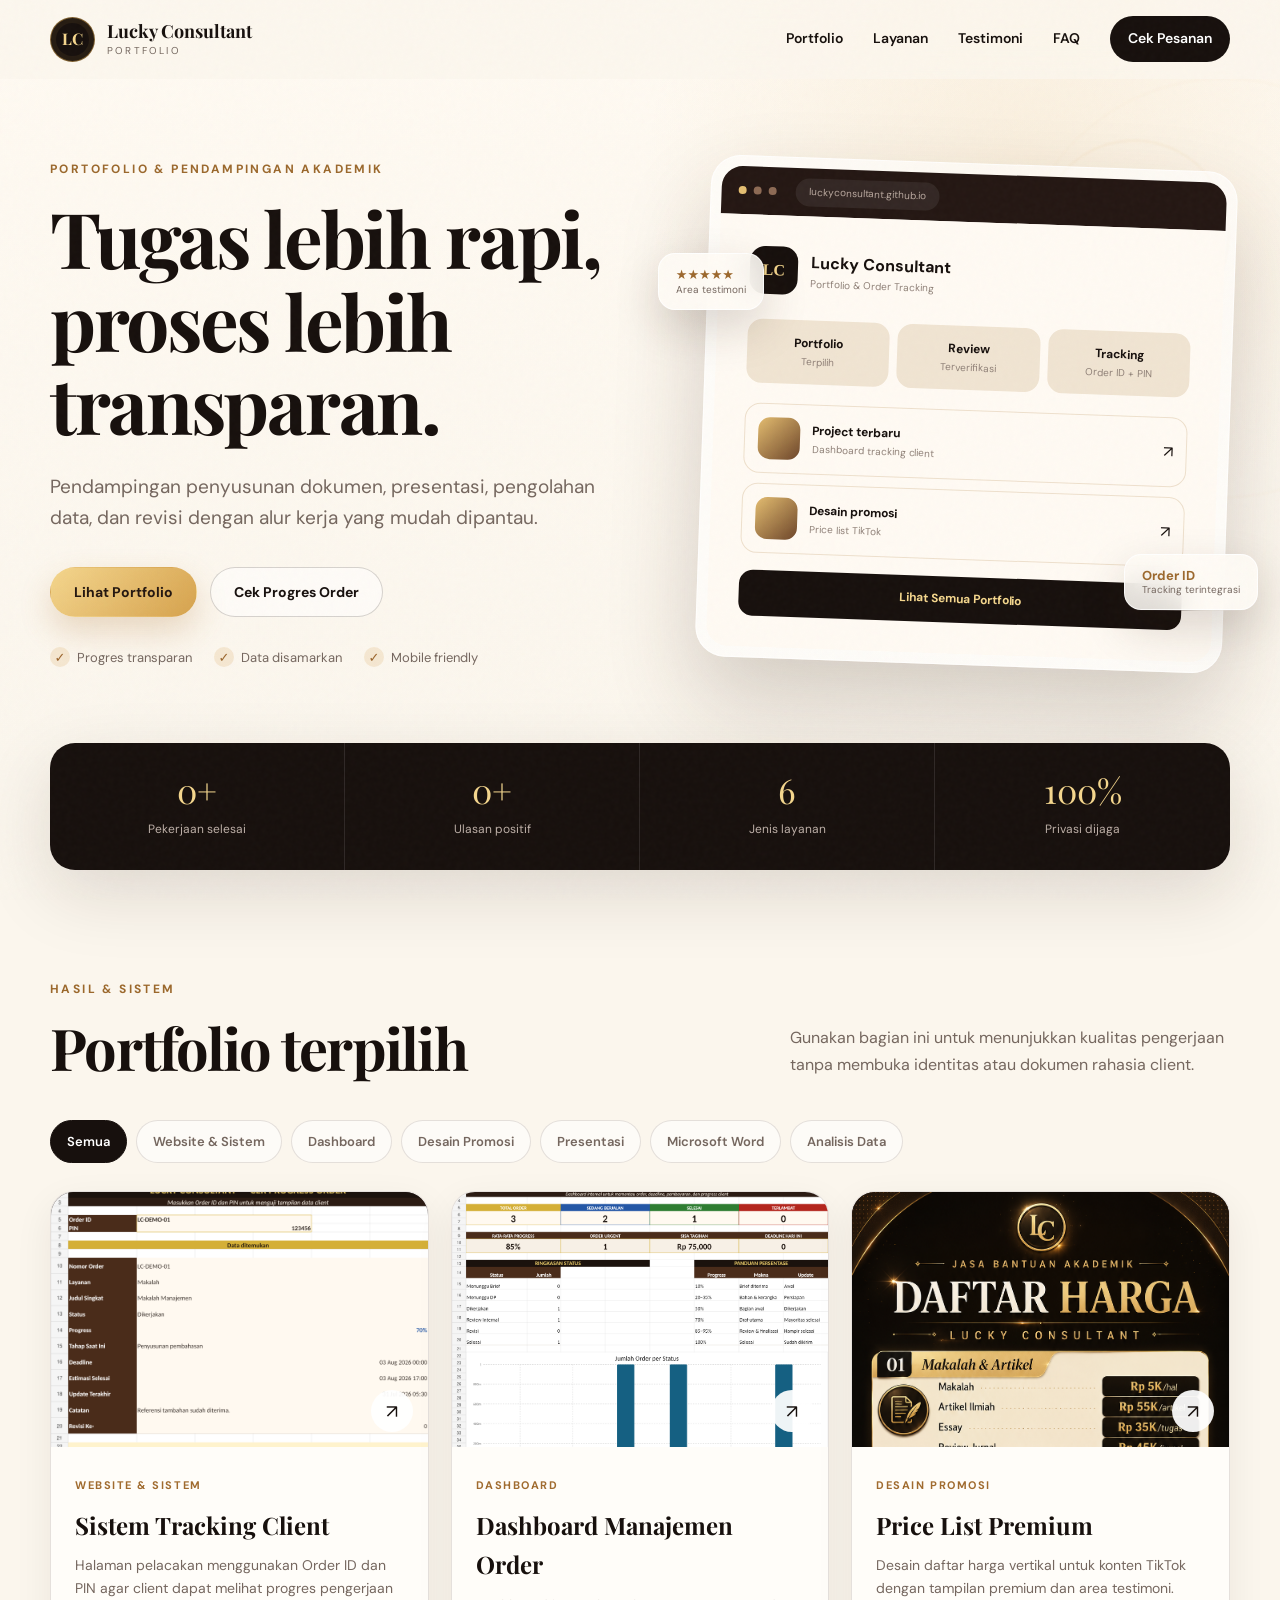
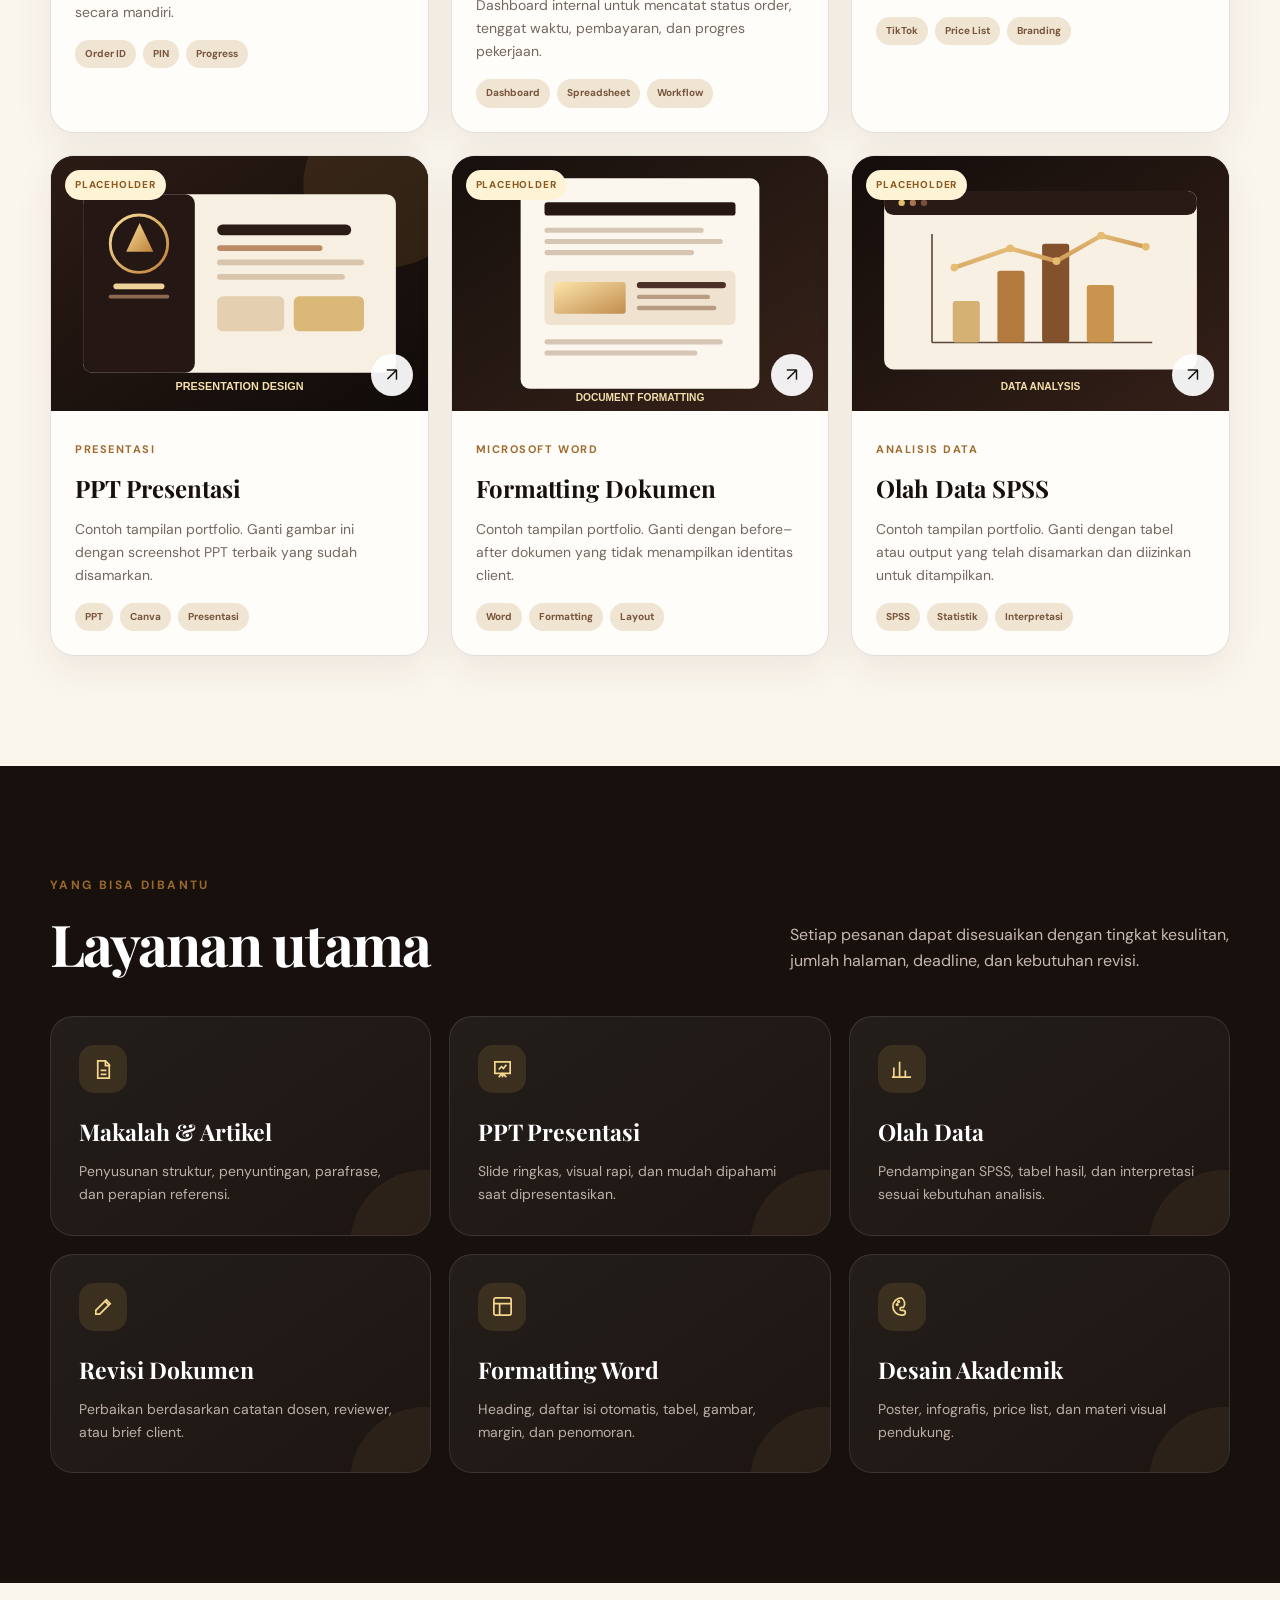
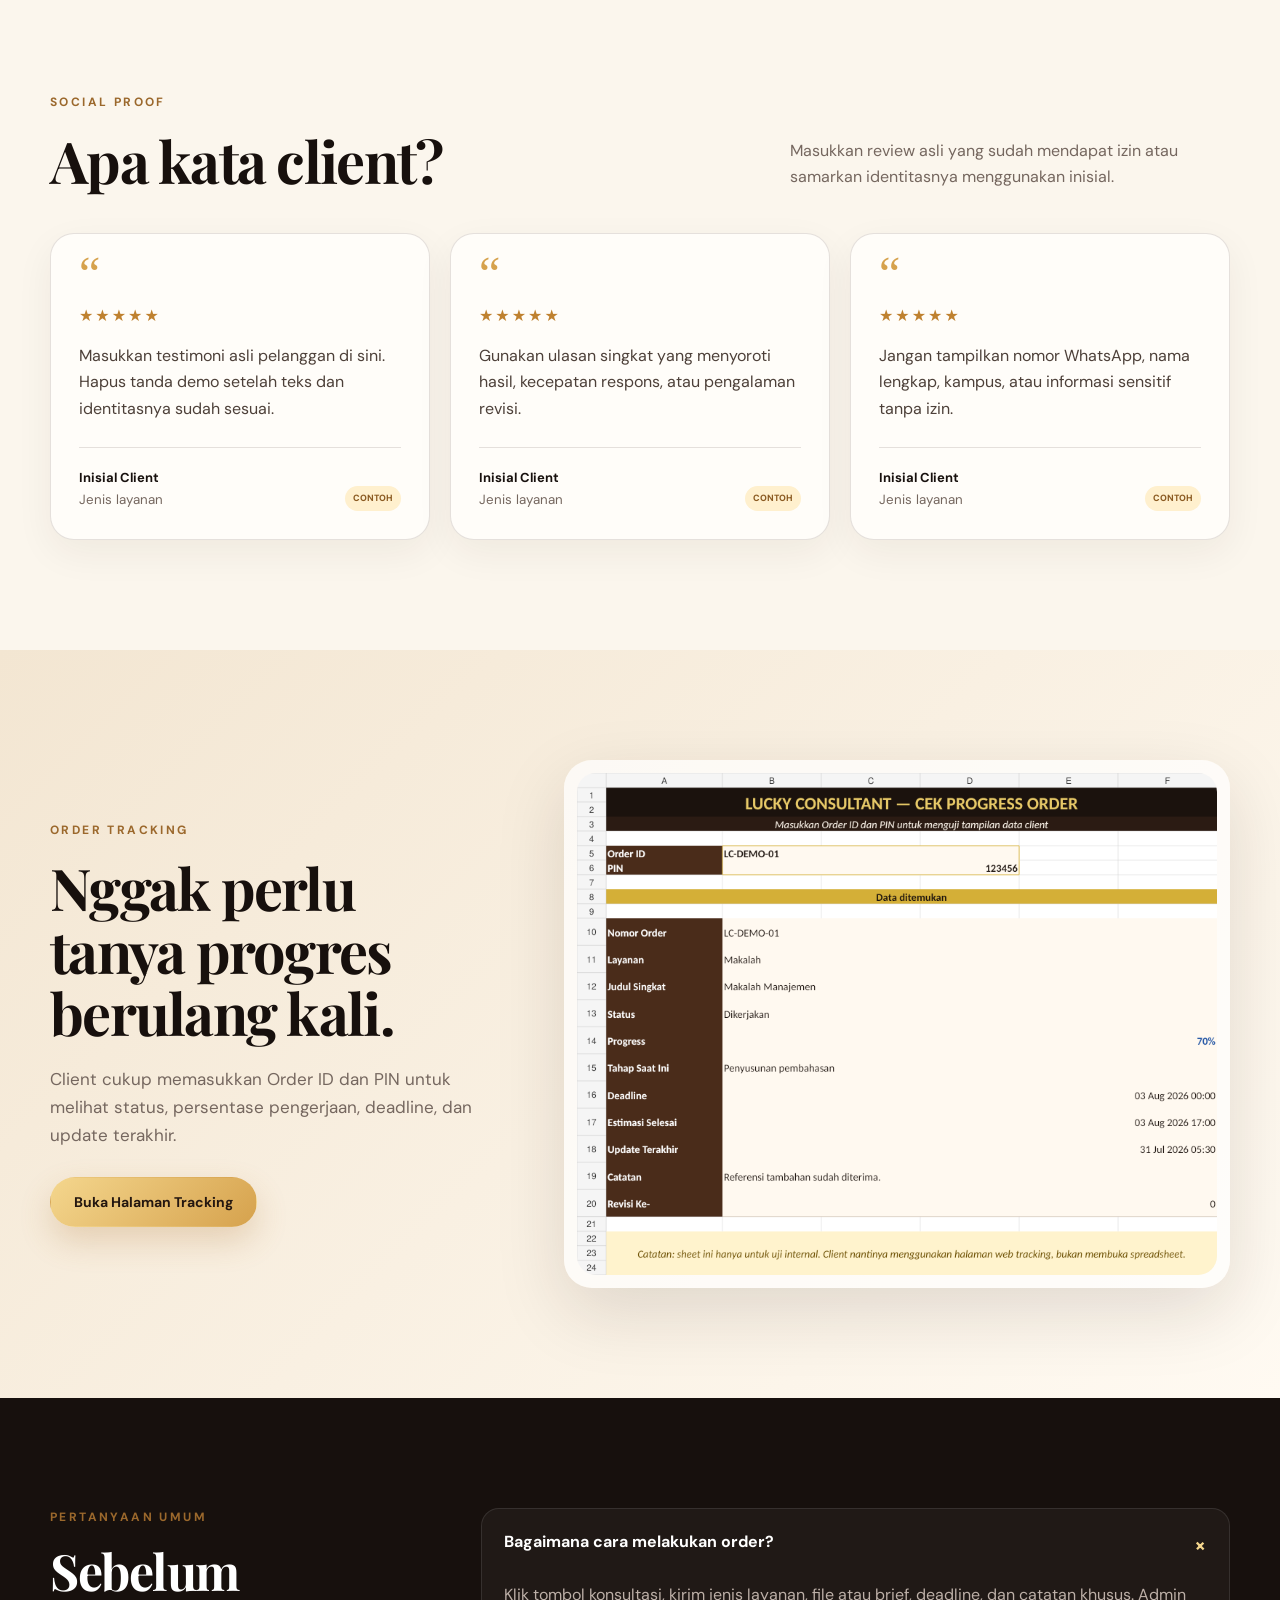
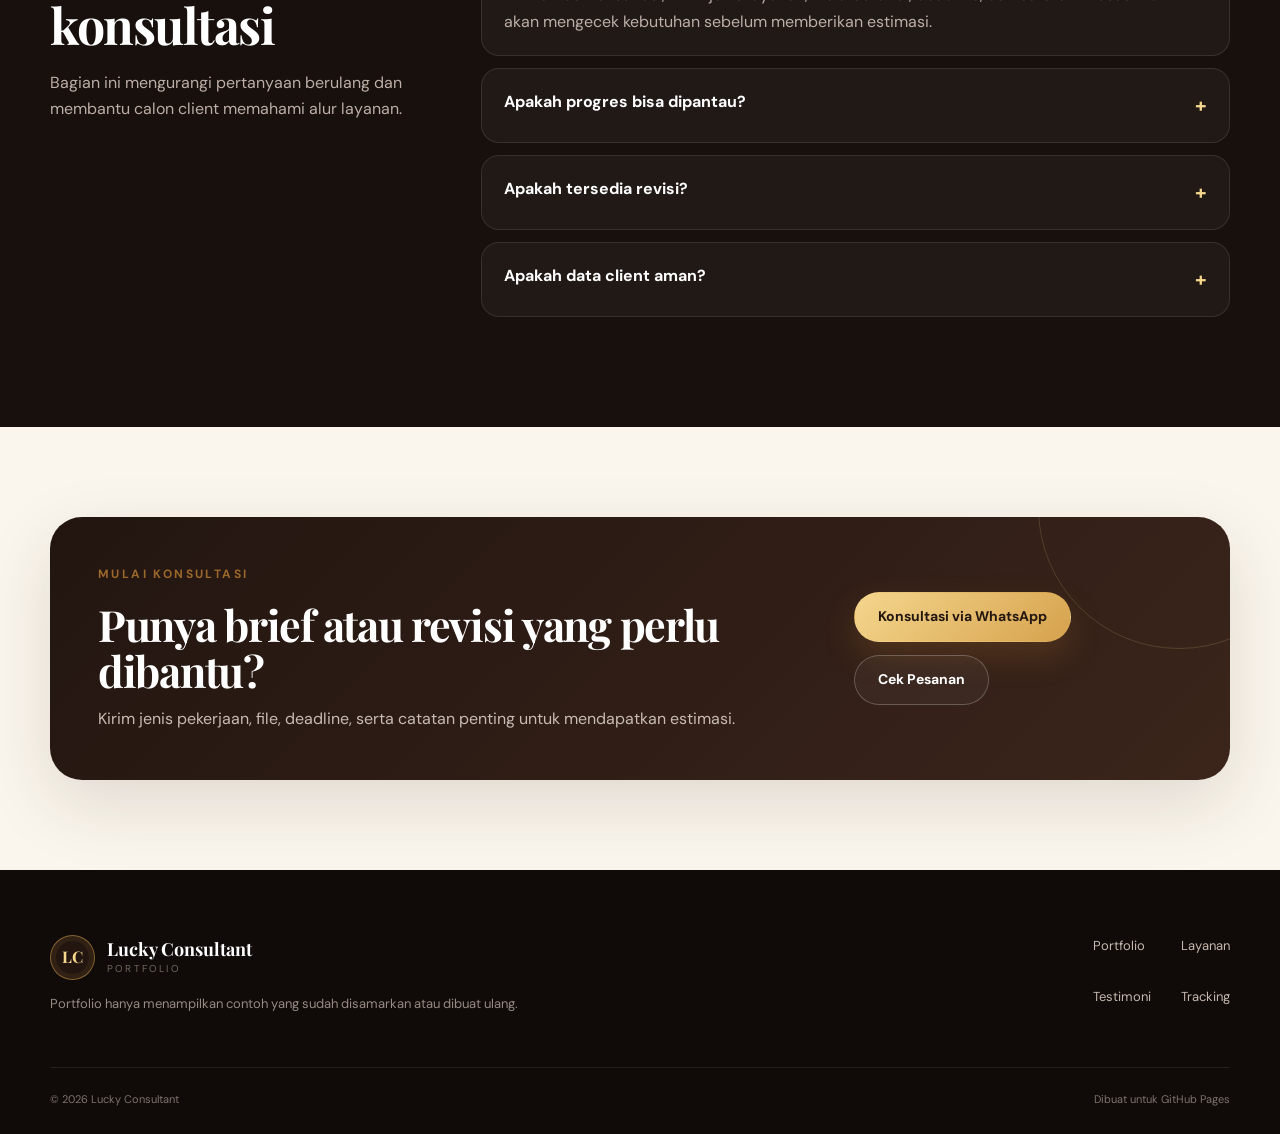
==== index.html @ 0684e0f9 "Add files via upload" ====
<!doctype html>
<html lang="id">
<head>
  <meta charset="utf-8">
  <meta name="viewport" content="width=device-width, initial-scale=1">
  <meta name="description" content="Portfolio Lucky Consultant: pendampingan akademik, presentasi, olah data, revisi, dan sistem tracking order.">
  <meta name="theme-color" content="#17100d">
  <meta property="og:title" content="Lucky Consultant — Portfolio">
  <meta property="og:description" content="Lihat portfolio, ulasan, layanan, dan cek progres pesanan Lucky Consultant.">
  <meta property="og:type" content="website">
  <link rel="icon" href="favicon.svg" type="image/svg+xml">
  <link rel="preconnect" href="https://fonts.googleapis.com">
  <link rel="preconnect" href="https://fonts.gstatic.com" crossorigin>
  <link href="https://fonts.googleapis.com/css2?family=DM+Sans:wght@400;500;600;700&family=Playfair+Display:wght@600;700&display=swap" rel="stylesheet">
  <link rel="stylesheet" href="style.css?v=20260802-3">
  <title>Lucky Consultant — Portfolio</title>
</head>
<body>
  <div class="page-noise" aria-hidden="true"></div>
  <header class="site-header" id="top">
    <div class="container nav-wrap">
      <a class="brand" href="#top" aria-label="Lucky Consultant">
        <span class="brand-mark">LC</span>
        <span class="brand-copy"><strong data-brand-name>Lucky Consultant</strong><small>Portfolio</small></span>
      </a>
      <button class="menu-toggle" type="button" aria-expanded="false" aria-controls="mainNav" aria-label="Buka menu">
        <span></span><span></span><span></span>
      </button>
      <nav class="main-nav" id="mainNav" aria-label="Navigasi utama">
        <a href="#portfolio">Portfolio</a>
        <a href="#services">Layanan</a>
        <a href="#testimonials">Testimoni</a>
        <a href="#faq">FAQ</a>
        <a class="nav-cta" data-track-link href="#">Cek Pesanan</a>
      </nav>
    </div>
  </header>

  <main>
    <section class="hero section-pad">
      <div class="hero-orb orb-one" aria-hidden="true"></div>
      <div class="hero-orb orb-two" aria-hidden="true"></div>
      <div class="container hero-grid">
        <div class="hero-copy reveal">
          <p class="eyebrow" data-eyebrow></p>
          <h1 data-headline></h1>
          <p class="hero-description" data-description></p>
          <div class="hero-actions">
            <a class="button button-primary" href="#portfolio">Lihat Portfolio</a>
            <a class="button button-ghost" data-track-link href="#">Cek Progres Order</a>
          </div>
          <div class="hero-trust">
            <span><i class="check">✓</i> Progres transparan</span>
            <span><i class="check">✓</i> Data disamarkan</span>
            <span><i class="check">✓</i> Mobile friendly</span>
          </div>
        </div>

        <div class="hero-visual reveal reveal-delay">
          <div class="browser-card">
            <div class="browser-top"><i></i><i></i><i></i><span>luckyconsultant.github.io</span></div>
            <div class="browser-body">
              <div class="mini-profile"><span class="mini-logo">LC</span><div><b>Lucky Consultant</b><small>Portfolio & Order Tracking</small></div></div>
              <div class="mini-stats"><div><b>Portfolio</b><small>Terpilih</small></div><div><b>Review</b><small>Terverifikasi</small></div><div><b>Tracking</b><small>Order ID + PIN</small></div></div>
              <div class="mini-project"><span></span><div><b>Project terbaru</b><small>Dashboard tracking client</small></div><i>↗</i></div>
              <div class="mini-project"><span></span><div><b>Desain promosi</b><small>Price list TikTok</small></div><i>↗</i></div>
              <div class="mini-cta">Lihat Semua Portfolio</div>
            </div>
          </div>
          <div class="floating-badge badge-review"><b>★★★★★</b><span>Area testimoni</span></div>
          <div class="floating-badge badge-track"><b>Order ID</b><span>Tracking terintegrasi</span></div>
        </div>
      </div>
    </section>

    <section class="stats-strip" aria-label="Statistik Lucky Consultant">
      <div class="container stats-grid" id="statsGrid"></div>
    </section>

    <section class="section-pad" id="portfolio">
      <div class="container">
        <div class="section-heading reveal">
          <div><p class="eyebrow">HASIL & SISTEM</p><h2>Portfolio terpilih</h2></div>
          <p>Gunakan bagian ini untuk menunjukkan kualitas pengerjaan tanpa membuka identitas atau dokumen rahasia client.</p>
        </div>
        <div class="filter-row reveal" id="portfolioFilters"></div>
        <div class="portfolio-grid" id="portfolioGrid"></div>
      </div>
    </section>

    <section class="section-pad section-dark" id="services">
      <div class="container">
        <div class="section-heading light reveal">
          <div><p class="eyebrow">YANG BISA DIBANTU</p><h2>Layanan utama</h2></div>
          <p>Setiap pesanan dapat disesuaikan dengan tingkat kesulitan, jumlah halaman, deadline, dan kebutuhan revisi.</p>
        </div>
        <div class="services-grid" id="servicesGrid"></div>
      </div>
    </section>

    <section class="section-pad" id="testimonials">
      <div class="container">
        <div class="section-heading reveal">
          <div><p class="eyebrow">SOCIAL PROOF</p><h2>Apa kata client?</h2></div>
          <p>Masukkan review asli yang sudah mendapat izin atau samarkan identitasnya menggunakan inisial.</p>
        </div>
        <div class="testimonials-grid" id="testimonialsGrid"></div>
      </div>
    </section>

    <section class="section-pad tracking-showcase">
      <div class="container tracking-grid">
        <div class="tracking-copy reveal">
          <p class="eyebrow">ORDER TRACKING</p>
          <h2>Nggak perlu tanya progres berulang kali.</h2>
          <p>Client cukup memasukkan Order ID dan PIN untuk melihat status, persentase pengerjaan, deadline, dan update terakhir.</p>
          <a class="button button-primary" data-track-link href="#">Buka Halaman Tracking</a>
        </div>
        <div class="tracking-image reveal reveal-delay">
          <img src="client-tracker.png" alt="Preview halaman tracking client Lucky Consultant" loading="lazy">
        </div>
      </div>
    </section>

    <section class="section-pad section-dark" id="faq">
      <div class="container faq-grid">
        <div class="faq-intro reveal"><p class="eyebrow">PERTANYAAN UMUM</p><h2>Sebelum konsultasi</h2><p>Bagian ini mengurangi pertanyaan berulang dan membantu calon client memahami alur layanan.</p></div>
        <div class="faq-list" id="faqList"></div>
      </div>
    </section>

    <section class="cta-section">
      <div class="container cta-card reveal">
        <div><p class="eyebrow">MULAI KONSULTASI</p><h2>Punya brief atau revisi yang perlu dibantu?</h2><p>Kirim jenis pekerjaan, file, deadline, serta catatan penting untuk mendapatkan estimasi.</p></div>
        <div class="cta-actions"><a class="button button-primary" id="whatsappCta" href="#">Konsultasi via WhatsApp</a><a class="button button-ghost" data-track-link href="#">Cek Pesanan</a></div>
      </div>
    </section>
  </main>

  <footer class="site-footer">
    <div class="container footer-grid">
      <div><div class="brand footer-brand"><span class="brand-mark">LC</span><span class="brand-copy"><strong data-brand-name>Lucky Consultant</strong><small>Portfolio</small></span></div><p data-brand-note></p></div>
      <div class="footer-links"><a href="#portfolio">Portfolio</a><a href="#services">Layanan</a><a href="#testimonials">Testimoni</a><a data-track-link href="#">Tracking</a></div>
    </div>
    <div class="container footer-bottom"><span>© <span id="year"></span> Lucky Consultant</span><span>Dibuat untuk GitHub Pages</span></div>
  </footer>

  <a class="mobile-wa" id="mobileWhatsapp" href="#" aria-label="Konsultasi melalui WhatsApp"><span>✦</span> Konsultasi</a>

  <dialog class="portfolio-modal" id="portfolioModal">
    <button class="modal-close" type="button" aria-label="Tutup">×</button>
    <img id="modalImage" src="" alt="">
    <div class="modal-content"><p class="eyebrow" id="modalCategory"></p><h3 id="modalTitle"></h3><p id="modalDescription"></p><div class="tag-row" id="modalTags"></div></div>
  </dialog>

  <script src="source.js?v=20260802-3"></script>
  <script src="loader.js?v=20260802-3"></script>
</body>
</html>
---- style.css ----
:root{
  --ink:#17100d;--ink-2:#261813;--cream:#fbf6ed;--paper:#fffdf9;--muted:#75675f;--gold:#d6a24d;--gold-2:#f4d68d;--line:rgba(56,37,28,.13);--shadow:0 24px 70px rgba(39,24,17,.13);--radius:28px;--max:1180px
}
*{box-sizing:border-box}html{scroll-behavior:smooth}body{margin:0;background:var(--cream);color:var(--ink);font-family:"DM Sans",system-ui,sans-serif;line-height:1.65;overflow-x:hidden}body.modal-open{overflow:hidden}a{color:inherit;text-decoration:none}button,input{font:inherit}img{max-width:100%;display:block}.container{width:min(calc(100% - 40px),var(--max));margin:auto}.section-pad{padding:110px 0}.page-noise{position:fixed;inset:0;pointer-events:none;z-index:999;opacity:.035;background-image:url("data:image/svg+xml,%3Csvg viewBox='0 0 180 180' xmlns='http://www.w3.org/2000/svg'%3E%3Cfilter id='n'%3E%3CfeTurbulence type='fractalNoise' baseFrequency='.95' numOctaves='2' stitchTiles='stitch'/%3E%3C/filter%3E%3Crect width='100%25' height='100%25' filter='url(%23n)' opacity='.7'/%3E%3C/svg%3E")}
.site-header{position:fixed;top:0;left:0;right:0;z-index:100;background:rgba(251,246,237,.78);backdrop-filter:blur(16px);border-bottom:1px solid transparent;transition:.25s}.site-header.scrolled{border-color:var(--line);box-shadow:0 8px 28px rgba(33,20,14,.06)}.nav-wrap{height:78px;display:flex;align-items:center;justify-content:space-between}.brand{display:inline-flex;align-items:center;gap:12px}.brand-mark{width:45px;height:45px;border-radius:50%;display:grid;place-items:center;background:var(--ink);color:var(--gold-2);font-family:"Playfair Display",serif;font-weight:700;border:1px solid rgba(214,162,77,.55);box-shadow:inset 0 0 0 5px rgba(214,162,77,.08)}.brand-copy{display:flex;flex-direction:column;line-height:1.05}.brand-copy strong{font-family:"Playfair Display",serif;font-size:18px}.brand-copy small{margin-top:5px;color:var(--muted);font-size:10px;letter-spacing:.22em;text-transform:uppercase}.main-nav{display:flex;align-items:center;gap:30px;font-size:14px;font-weight:600}.main-nav>a:not(.nav-cta){position:relative}.main-nav>a:not(.nav-cta):after{content:"";position:absolute;left:0;right:100%;bottom:-7px;height:2px;background:var(--gold);transition:.25s}.main-nav>a:hover:after{right:0}.nav-cta{padding:11px 18px;border-radius:999px;background:var(--ink);color:#fff}.menu-toggle{display:none;border:0;background:none;padding:8px}.menu-toggle span{display:block;width:24px;height:2px;background:var(--ink);margin:5px;border-radius:2px}
.hero{position:relative;min-height:760px;padding-top:160px;background:radial-gradient(circle at 80% 22%,rgba(214,162,77,.12),transparent 32%),linear-gradient(180deg,#fffaf2 0%,var(--cream) 100%);overflow:hidden}.hero-grid{display:grid;grid-template-columns:1.05fr .95fr;align-items:center;gap:70px}.hero-copy{position:relative;z-index:2}.eyebrow{margin:0 0 16px;color:#9b682c;font-size:12px;font-weight:700;letter-spacing:.2em;text-transform:uppercase}.hero h1,.section-heading h2,.tracking-copy h2,.faq-intro h2,.cta-card h2{font-family:"Playfair Display",serif;line-height:1.08;letter-spacing:-.03em}.hero h1{font-size:clamp(48px,6vw,78px);max-width:760px;margin:0 0 26px}.hero-description{font-size:19px;color:var(--muted);max-width:680px;margin:0 0 34px}.hero-actions,.cta-actions{display:flex;gap:13px;flex-wrap:wrap}.button{display:inline-flex;align-items:center;justify-content:center;min-height:50px;padding:0 23px;border-radius:999px;font-weight:700;font-size:14px;transition:.25s;border:1px solid transparent}.button:hover{transform:translateY(-2px)}.button-primary{background:linear-gradient(135deg,var(--gold-2),var(--gold));color:#241710;box-shadow:0 14px 32px rgba(173,114,44,.24)}.button-primary:hover{box-shadow:0 18px 38px rgba(173,114,44,.32)}.button-ghost{border-color:rgba(37,23,18,.18);background:rgba(255,255,255,.5)}.hero-trust{display:flex;gap:22px;flex-wrap:wrap;margin-top:30px;color:var(--muted);font-size:13px}.check{display:inline-grid;width:20px;height:20px;margin-right:4px;border-radius:50%;place-items:center;background:rgba(214,162,77,.18);color:#9a642a;font-style:normal;font-weight:800}.hero-visual{position:relative}.browser-card{position:relative;z-index:2;border:1px solid rgba(255,255,255,.7);border-radius:30px;padding:10px;background:rgba(255,255,255,.58);box-shadow:0 42px 90px rgba(57,35,24,.2);transform:rotate(2deg)}.browser-top{height:48px;border-radius:21px 21px 0 0;background:#241713;color:#baa99f;display:flex;align-items:center;gap:7px;padding:0 17px;font-size:10px}.browser-top i{width:8px;height:8px;border-radius:50%;background:#8d6a54}.browser-top i:nth-child(1){background:#e4be71}.browser-top span{margin-left:12px;padding:6px 13px;border-radius:999px;background:rgba(255,255,255,.07)}.browser-body{background:#fffaf3;border-radius:0 0 21px 21px;padding:31px}.mini-profile{display:flex;align-items:center;gap:13px;margin-bottom:25px}.mini-logo{width:48px;height:48px;border-radius:15px;display:grid;place-items:center;background:var(--ink);color:var(--gold-2);font-family:serif;font-weight:700}.mini-profile div{display:flex;flex-direction:column}.mini-profile small,.mini-stats small,.mini-project small{color:#8f8077;font-size:10px}.mini-stats{display:grid;grid-template-columns:repeat(3,1fr);gap:8px;margin-bottom:20px}.mini-stats div{display:flex;flex-direction:column;padding:14px 9px;border-radius:15px;background:#f0e4d2;text-align:center}.mini-stats b{font-size:12px}.mini-project{display:flex;align-items:center;gap:12px;padding:13px;margin-bottom:10px;border:1px solid #eee0cd;border-radius:16px}.mini-project>span{width:42px;height:42px;border-radius:12px;background:linear-gradient(135deg,#e4bd70,#6d4529)}.mini-project div{display:flex;flex:1;flex-direction:column}.mini-project b{font-size:12px}.mini-project i{font-style:normal}.mini-cta{margin-top:17px;padding:13px;border-radius:14px;background:var(--ink);color:var(--gold-2);font-size:12px;font-weight:700;text-align:center}.floating-badge{position:absolute;z-index:3;padding:13px 17px;border:1px solid rgba(255,255,255,.8);border-radius:17px;background:rgba(255,252,246,.87);backdrop-filter:blur(16px);box-shadow:0 18px 45px rgba(49,29,20,.17);display:flex;flex-direction:column;line-height:1.25}.floating-badge b{font-size:13px;color:#9c682d}.floating-badge span{font-size:10px;color:var(--muted)}.badge-review{left:-45px;top:90px}.badge-track{right:-28px;bottom:55px}.hero-orb{position:absolute;border-radius:50%;filter:blur(1px);opacity:.55}.orb-one{width:190px;height:190px;border:1px solid rgba(214,162,77,.3);right:4%;top:18%}.orb-two{width:420px;height:420px;border:1px solid rgba(214,162,77,.13);right:-12%;top:10%}
.stats-strip{position:relative;z-index:4;margin-top:-36px}.stats-grid{display:grid;grid-template-columns:repeat(4,1fr);background:var(--ink);border-radius:25px;box-shadow:var(--shadow);overflow:hidden}.stat-card{padding:30px;text-align:center;color:#fff;border-right:1px solid rgba(255,255,255,.1)}.stat-card:last-child{border:0}.stat-number{font-family:"Playfair Display",serif;font-size:34px;color:var(--gold-2);line-height:1}.stat-label{display:block;margin-top:8px;font-size:12px;color:#bdafa7}
.section-heading{display:flex;align-items:end;justify-content:space-between;gap:30px;margin-bottom:42px}.section-heading>div{max-width:650px}.section-heading h2{font-size:clamp(38px,4.5vw,58px);margin:0}.section-heading>p{max-width:440px;color:var(--muted);margin:0}.section-heading.light h2,.section-heading.light>p{color:#fff}.section-heading.light>p{color:#c7b9b1}.filter-row{display:flex;gap:9px;flex-wrap:wrap;margin-bottom:28px}.filter-button{border:1px solid var(--line);background:rgba(255,255,255,.55);padding:10px 16px;border-radius:999px;color:var(--muted);cursor:pointer;font-weight:600;font-size:13px}.filter-button.active{background:var(--ink);color:#fff;border-color:var(--ink)}.portfolio-grid{display:grid;grid-template-columns:repeat(3,1fr);gap:22px}.portfolio-card{position:relative;overflow:hidden;border-radius:24px;background:var(--paper);border:1px solid var(--line);box-shadow:0 13px 38px rgba(49,31,22,.07);cursor:pointer;transition:.3s}.portfolio-card:hover{transform:translateY(-7px);box-shadow:0 24px 50px rgba(49,31,22,.13)}.portfolio-media{position:relative;height:255px;overflow:hidden;background:#241713}.portfolio-media img{width:100%;height:100%;object-fit:cover;transition:.5s}.portfolio-card:hover .portfolio-media img{transform:scale(1.035)}.portfolio-card.portrait .portfolio-media img{object-position:top}.portfolio-overlay{position:absolute;inset:auto 15px 15px auto;width:42px;height:42px;border-radius:50%;display:grid;place-items:center;background:rgba(255,255,255,.93);font-size:19px}.demo-badge{position:absolute;top:14px;left:14px;padding:7px 10px;border-radius:999px;background:#fff3d6;color:#8b5b22;font-size:10px;font-weight:800;text-transform:uppercase;letter-spacing:.08em}.portfolio-body{padding:24px}.portfolio-category{color:#a06b2f;font-size:11px;font-weight:700;text-transform:uppercase;letter-spacing:.14em}.portfolio-body h3{font-family:"Playfair Display",serif;font-size:24px;margin:8px 0 9px}.portfolio-body p{color:var(--muted);font-size:14px;margin:0 0 16px}.tag-row{display:flex;gap:7px;flex-wrap:wrap}.tag{padding:6px 10px;border-radius:999px;background:#f0e4d2;color:#76553c;font-size:10px;font-weight:700}
.section-dark{background:var(--ink);color:#fff}.services-grid{display:grid;grid-template-columns:repeat(3,1fr);gap:18px}.service-card{position:relative;padding:28px;border:1px solid rgba(255,255,255,.11);border-radius:23px;background:linear-gradient(145deg,rgba(255,255,255,.06),rgba(255,255,255,.025));overflow:hidden;transition:.3s}.service-card:after{content:"";position:absolute;width:150px;height:150px;border-radius:50%;background:rgba(214,162,77,.08);right:-70px;bottom:-85px}.service-card:hover{border-color:rgba(244,214,141,.34);transform:translateY(-4px)}.service-icon{width:48px;height:48px;border-radius:15px;display:grid;place-items:center;background:rgba(214,162,77,.14);color:var(--gold-2);margin-bottom:20px}.service-icon svg{width:23px;height:23px}.service-card h3{font-family:"Playfair Display",serif;font-size:23px;margin:0 0 9px}.service-card p{color:#bdafa7;font-size:14px;margin:0}
.testimonials-grid{display:grid;grid-template-columns:repeat(3,1fr);gap:20px}.testimonial-card{position:relative;padding:28px;border-radius:24px;background:var(--paper);border:1px solid var(--line);box-shadow:0 13px 38px rgba(49,31,22,.06)}.quote-mark{font-family:Georgia,serif;font-size:48px;color:var(--gold);line-height:.5}.stars{color:#bf812f;letter-spacing:2px;margin:17px 0 14px}.testimonial-card blockquote{margin:0;color:#4d4039}.reviewer{display:flex;justify-content:space-between;align-items:end;margin-top:25px;padding-top:19px;border-top:1px solid var(--line)}.reviewer div{display:flex;flex-direction:column}.reviewer b{font-size:13px}.reviewer small{color:var(--muted)}.review-demo{padding:5px 8px;border-radius:999px;background:#fff0ce;color:#8b5a21;font-size:9px;font-weight:800;text-transform:uppercase}
.tracking-showcase{background:linear-gradient(135deg,#f3e6d2,#fffaf2)}.tracking-grid{display:grid;grid-template-columns:.8fr 1.2fr;align-items:center;gap:70px}.tracking-copy h2{font-size:clamp(38px,4.5vw,60px);margin:0 0 22px}.tracking-copy>p:not(.eyebrow){color:var(--muted);font-size:17px;margin-bottom:28px}.tracking-image{padding:13px;border-radius:28px;background:rgba(255,255,255,.7);box-shadow:var(--shadow);transform:rotate(1.5deg)}.tracking-image img{border-radius:19px}
.faq-grid{display:grid;grid-template-columns:.65fr 1.35fr;gap:70px}.faq-intro h2{font-size:50px;margin:0 0 18px}.faq-intro>p:not(.eyebrow){color:#bcaea6}.faq-list{display:flex;flex-direction:column;gap:12px}.faq-item{border:1px solid rgba(255,255,255,.1);border-radius:18px;background:rgba(255,255,255,.04);overflow:hidden}.faq-question{width:100%;border:0;background:none;color:#fff;padding:20px 22px;display:flex;justify-content:space-between;gap:20px;text-align:left;font-weight:700;cursor:pointer}.faq-question span:last-child{color:var(--gold-2);font-size:20px;transition:.25s}.faq-answer{display:grid;grid-template-rows:0fr;transition:.3s}.faq-answer>div{overflow:hidden}.faq-answer p{margin:0;padding:0 22px 20px;color:#bcafa7}.faq-item.open .faq-answer{grid-template-rows:1fr}.faq-item.open .faq-question span:last-child{transform:rotate(45deg)}
.cta-section{padding:90px 0;background:var(--cream)}.cta-card{display:flex;align-items:center;justify-content:space-between;gap:40px;padding:48px;border-radius:32px;background:linear-gradient(135deg,#221510,#3b251b);color:#fff;box-shadow:var(--shadow);overflow:hidden;position:relative}.cta-card:after{content:"";position:absolute;width:280px;height:280px;border:1px solid rgba(244,214,141,.16);border-radius:50%;right:-90px;top:-150px}.cta-card>div{position:relative;z-index:2}.cta-card h2{font-size:43px;margin:0 0 12px}.cta-card p:not(.eyebrow){color:#c8bbb3;max-width:660px;margin:0}.cta-card .button-ghost{color:#fff;border-color:rgba(255,255,255,.23);background:rgba(255,255,255,.04)}
.site-footer{padding:65px 0 25px;background:#100b09;color:#fff}.footer-grid{display:grid;grid-template-columns:1fr auto;gap:40px}.footer-brand .brand-mark{background:#231610}.footer-grid>div>p{max-width:560px;color:#968a83;font-size:13px}.footer-links{display:grid;grid-template-columns:repeat(2,auto);gap:10px 30px;color:#c5b8af;font-size:13px}.footer-bottom{margin-top:40px;padding-top:22px;border-top:1px solid rgba(255,255,255,.08);display:flex;justify-content:space-between;color:#7e736d;font-size:11px}.mobile-wa{display:none}.portfolio-modal{width:min(900px,calc(100% - 32px));max-height:90vh;border:0;border-radius:25px;padding:0;background:#fffaf4;box-shadow:0 40px 100px rgba(0,0,0,.35);overflow:auto}.portfolio-modal::backdrop{background:rgba(18,11,8,.78);backdrop-filter:blur(8px)}.portfolio-modal>img{width:100%;max-height:520px;object-fit:contain;background:#1d130f}.modal-content{padding:30px}.modal-content h3{font-family:"Playfair Display",serif;font-size:34px;margin:0 0 12px}.modal-content>p:not(.eyebrow){color:var(--muted)}.modal-close{position:fixed;margin:14px 0 0 calc(min(900px,100vw - 32px) - 56px);z-index:3;width:42px;height:42px;border:0;border-radius:50%;background:rgba(19,12,9,.84);color:#fff;font-size:25px;cursor:pointer}
.reveal{opacity:0;transform:translateY(24px);transition:opacity .75s ease,transform .75s ease}.reveal.visible{opacity:1;transform:none}.reveal-delay{transition-delay:.13s}
@media(max-width:980px){.main-nav{gap:18px}.hero-grid,.tracking-grid{grid-template-columns:1fr}.hero{padding-top:140px}.hero-copy{text-align:center}.hero-description{margin-left:auto;margin-right:auto}.hero-actions,.hero-trust{justify-content:center}.hero-visual{max-width:620px;margin:25px auto 0}.portfolio-grid,.services-grid{grid-template-columns:repeat(2,1fr)}.testimonials-grid{grid-template-columns:1fr}.faq-grid{grid-template-columns:1fr}.cta-card{flex-direction:column;align-items:flex-start}.section-heading{align-items:flex-start;flex-direction:column}.tracking-copy{text-align:center}.tracking-copy .button{margin:auto}}
@media(max-width:760px){.container{width:min(calc(100% - 28px),var(--max))}.section-pad{padding:78px 0}.site-header{background:rgba(251,246,237,.92)}.nav-wrap{height:68px}.menu-toggle{display:block}.main-nav{position:absolute;top:68px;left:14px;right:14px;display:none;flex-direction:column;align-items:stretch;padding:17px;background:#fffaf2;border:1px solid var(--line);border-radius:18px;box-shadow:var(--shadow)}.main-nav.open{display:flex}.main-nav a{padding:8px 10px}.nav-cta{text-align:center}.hero{min-height:auto;padding-top:115px}.hero h1{font-size:45px}.hero-description{font-size:16px}.hero-trust{gap:10px 16px}.browser-card{transform:none}.badge-review{left:-4px;top:65px}.badge-track{right:-4px;bottom:35px}.floating-badge{padding:10px 13px}.stats-strip{margin-top:0;background:var(--ink)}.stats-grid{grid-template-columns:repeat(2,1fr);border-radius:0;box-shadow:none}.stat-card:nth-child(2){border-right:0}.stat-card:nth-child(-n+2){border-bottom:1px solid rgba(255,255,255,.1)}.portfolio-grid,.services-grid{grid-template-columns:1fr}.portfolio-media{height:240px}.section-heading h2,.tracking-copy h2,.faq-intro h2{font-size:40px}.tracking-grid{gap:35px}.cta-section{padding:60px 0}.cta-card{padding:34px 25px}.cta-card h2{font-size:35px}.cta-actions{width:100%}.cta-actions .button{width:100%}.footer-grid{grid-template-columns:1fr}.footer-links{justify-content:start}.footer-bottom{flex-direction:column;gap:6px;padding-bottom:60px}.mobile-wa{position:fixed;display:flex;right:16px;bottom:16px;z-index:90;align-items:center;gap:8px;padding:13px 18px;border-radius:999px;background:linear-gradient(135deg,var(--gold-2),var(--gold));color:#21150f;font-weight:800;font-size:13px;box-shadow:0 16px 35px rgba(78,46,25,.3)}.portfolio-modal>img{max-height:360px}.modal-content{padding:24px}.modal-close{margin-left:calc(100vw - 88px)}}
@media(max-width:420px){.hero h1{font-size:39px}.hero-actions .button{width:100%}.brand-copy strong{font-size:16px}.badge-review{display:none}.badge-track{right:6px;bottom:20px}.browser-body{padding:23px 18px}.mini-stats{grid-template-columns:1fr}.mini-stats div{flex-direction:row;justify-content:space-between}.stat-card{padding:23px 10px}.stat-number{font-size:29px}}


/* Testimoni bergambar — v2 */
.testimonial-card.has-proof{padding:0;overflow:hidden}
.testimonial-copy{padding:28px}
.testimonial-card:not(.has-proof) .testimonial-copy{padding:0}
.testimonial-proof{
  position:relative;
  display:block;
  height:250px;
  overflow:hidden;
  background:#1f1511;
  border-bottom:1px solid var(--line)
}
.testimonial-proof img{
  width:100%;
  height:100%;
  object-fit:contain;
  transition:transform .3s ease
}
.testimonial-proof:hover img{transform:scale(1.025)}
.testimonial-proof span{
  position:absolute;
  left:14px;
  right:14px;
  bottom:12px;
  padding:9px 12px;
  border-radius:999px;
  background:rgba(23,16,13,.88);
  color:#fff4d8;
  font-size:11px;
  font-weight:800;
  text-align:center;
  backdrop-filter:blur(8px)
}
.testimonial-empty{
  grid-column:1/-1;
  display:flex;
  flex-direction:column;
  gap:5px;
  padding:25px;
  border:1px dashed rgba(56,37,28,.25);
  border-radius:20px;
  background:rgba(255,255,255,.48);
  color:var(--muted)
}
.testimonial-empty b{color:var(--ink)}
@media(max-width:620px){
  .testimonial-proof{height:320px}
}
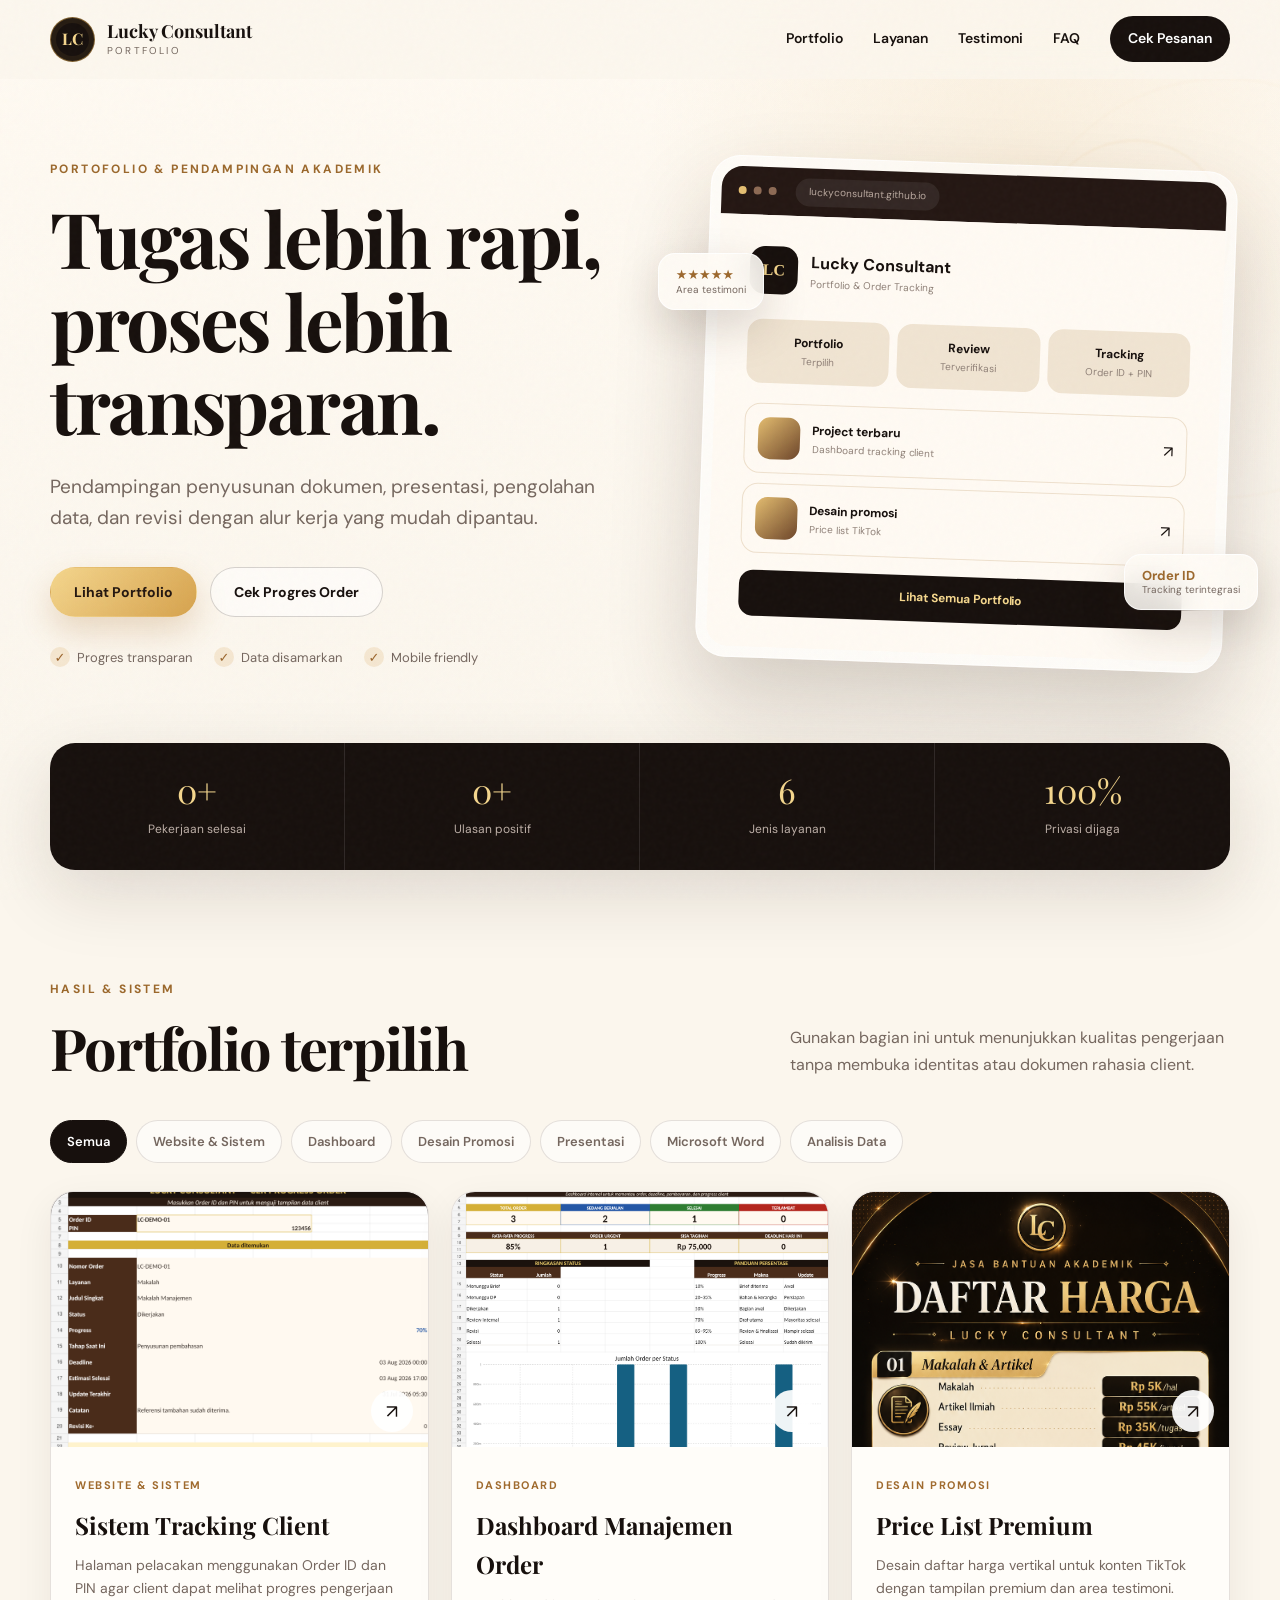
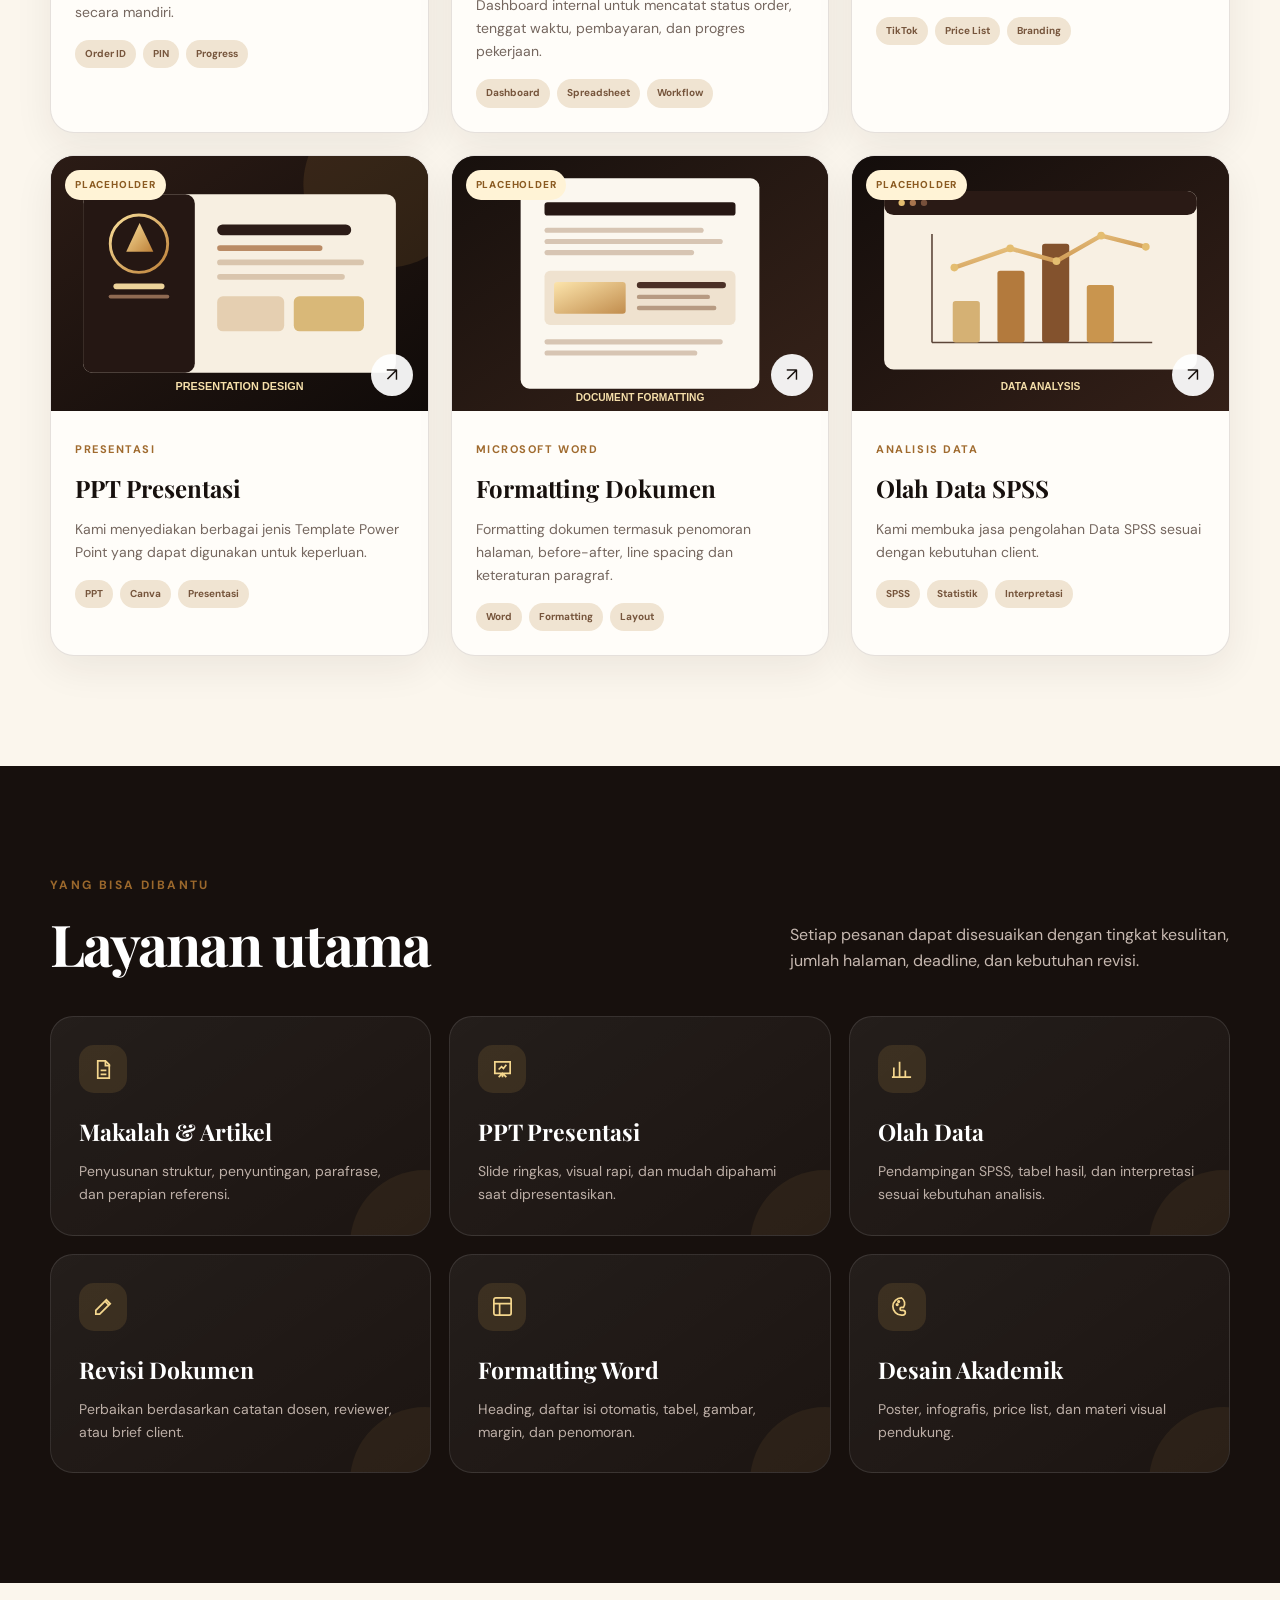
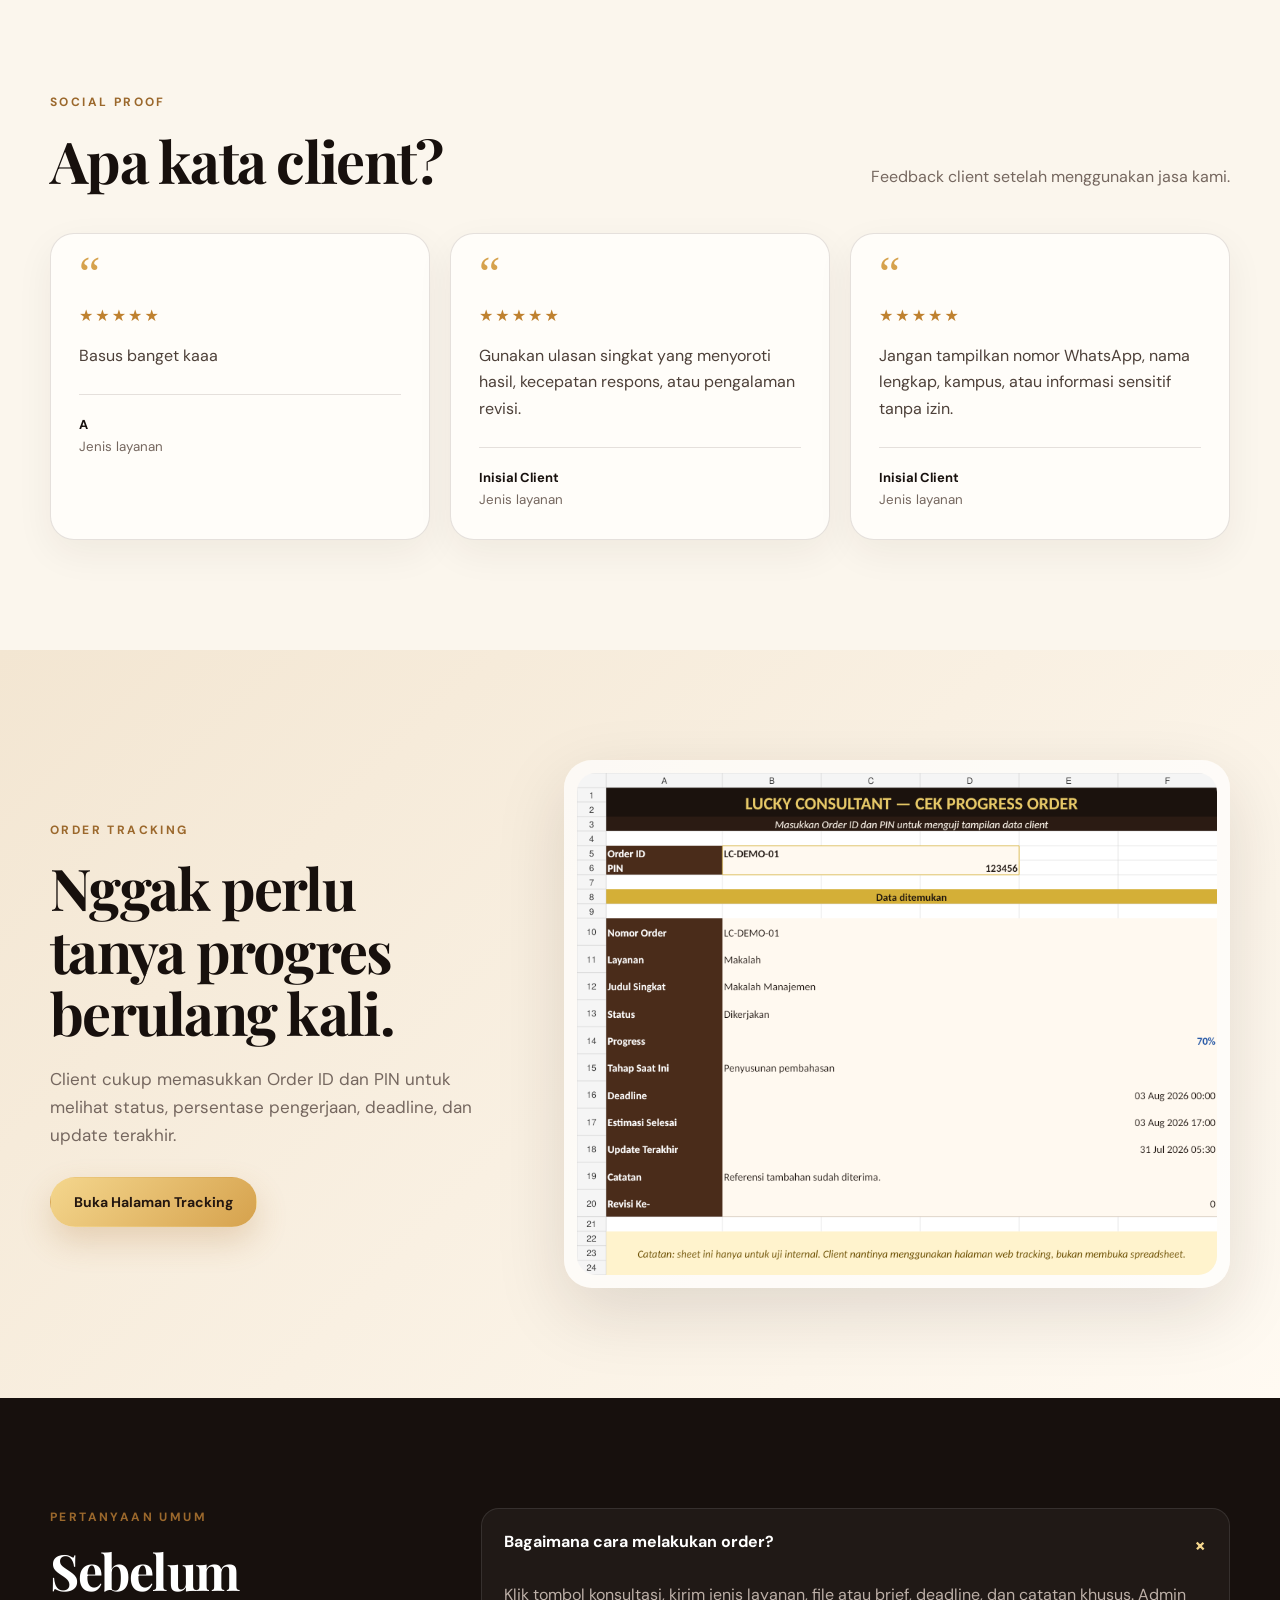
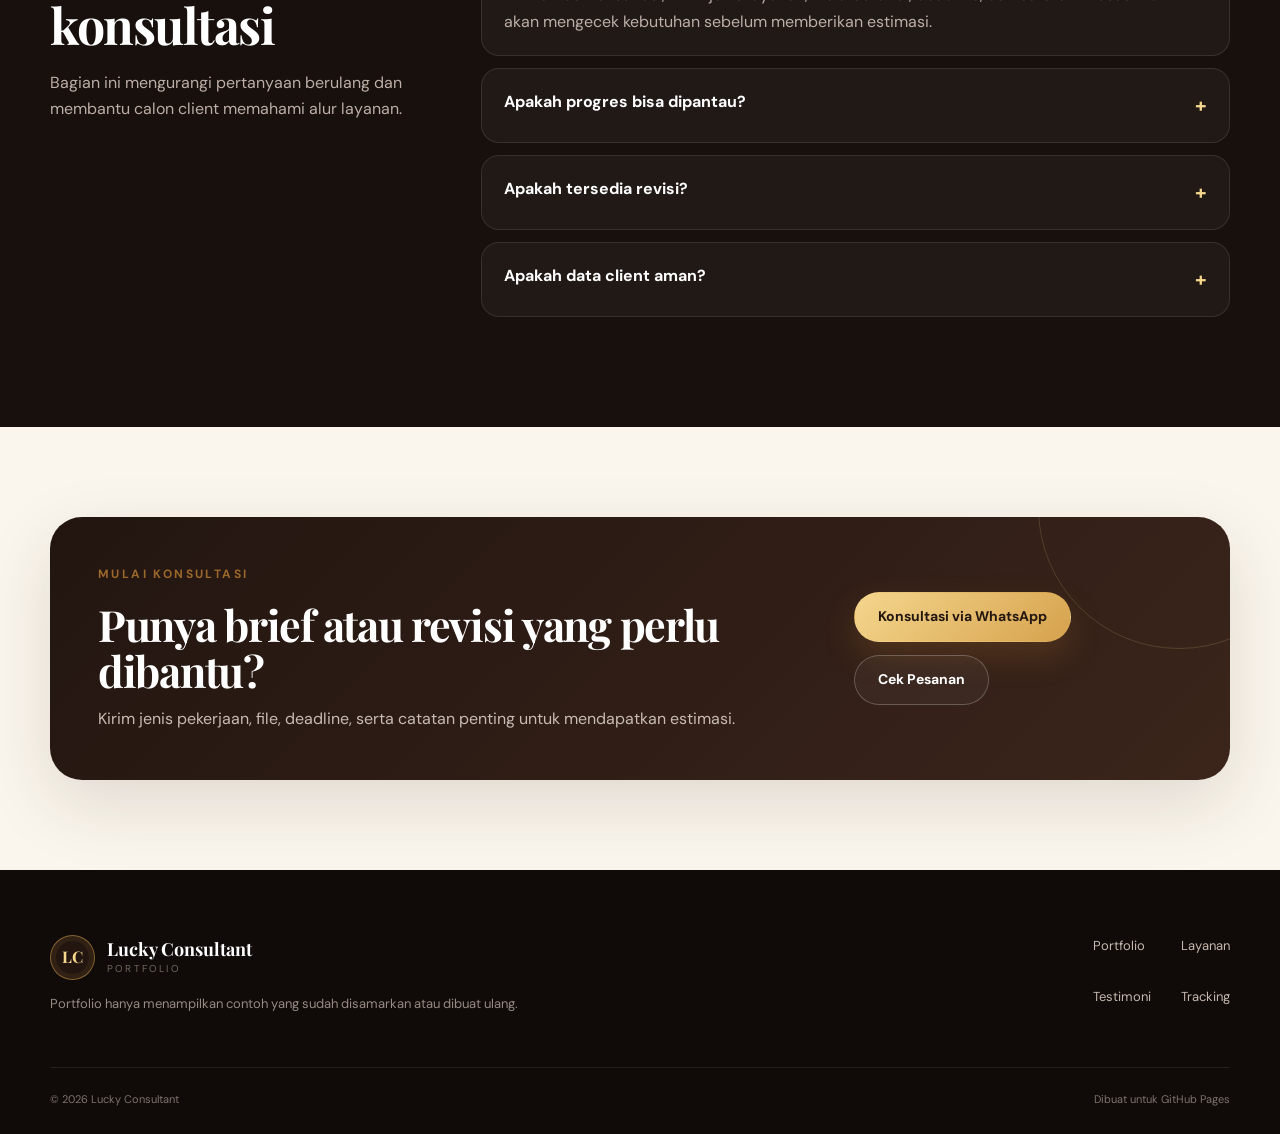
==== commit 3482b3fc: "Update index.html" ====
--- a/index.html
+++ b/index.html
@@ -102,7 +102,7 @@
       <div class="container">
         <div class="section-heading reveal">
           <div><p class="eyebrow">SOCIAL PROOF</p><h2>Apa kata client?</h2></div>
-          <p>Masukkan review asli yang sudah mendapat izin atau samarkan identitasnya menggunakan inisial.</p>
+          <p>Feedback client setelah menggunakan jasa kami.</p>
         </div>
         <div class="testimonials-grid" id="testimonialsGrid"></div>
       </div>
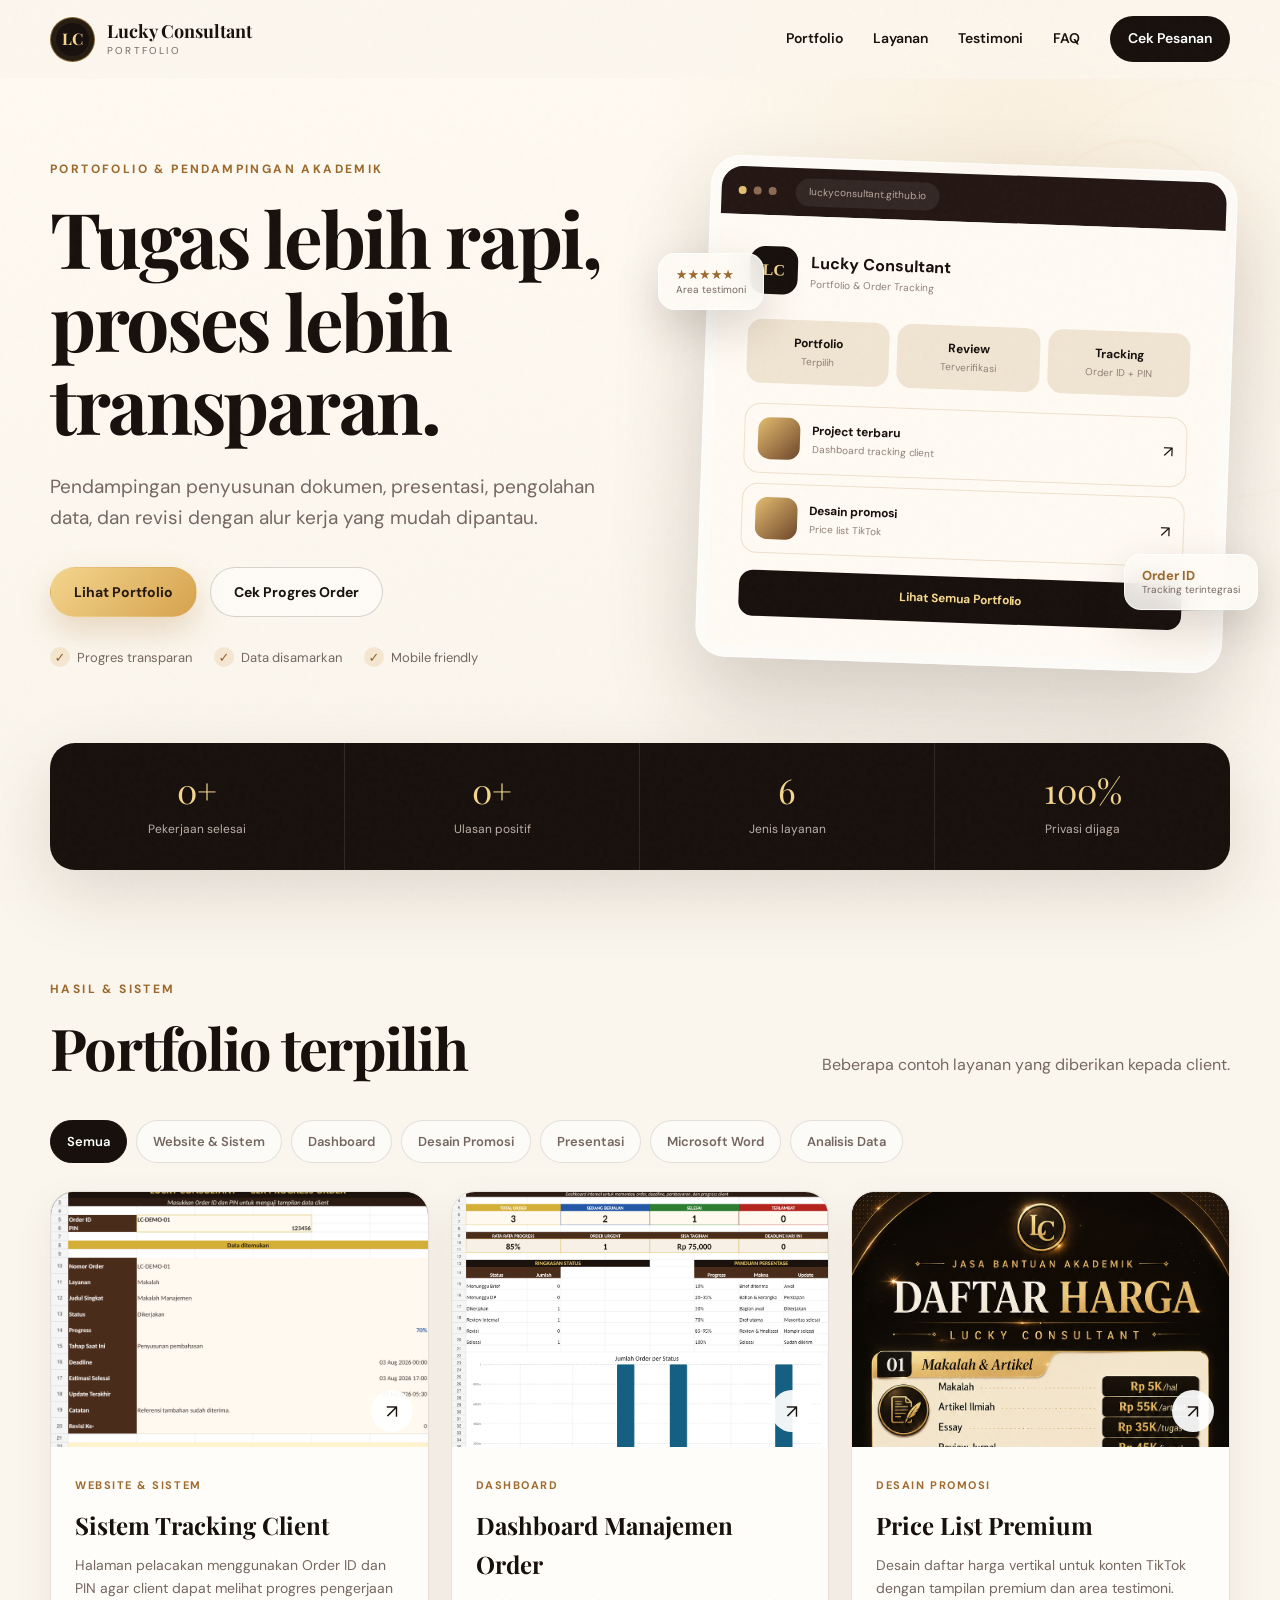
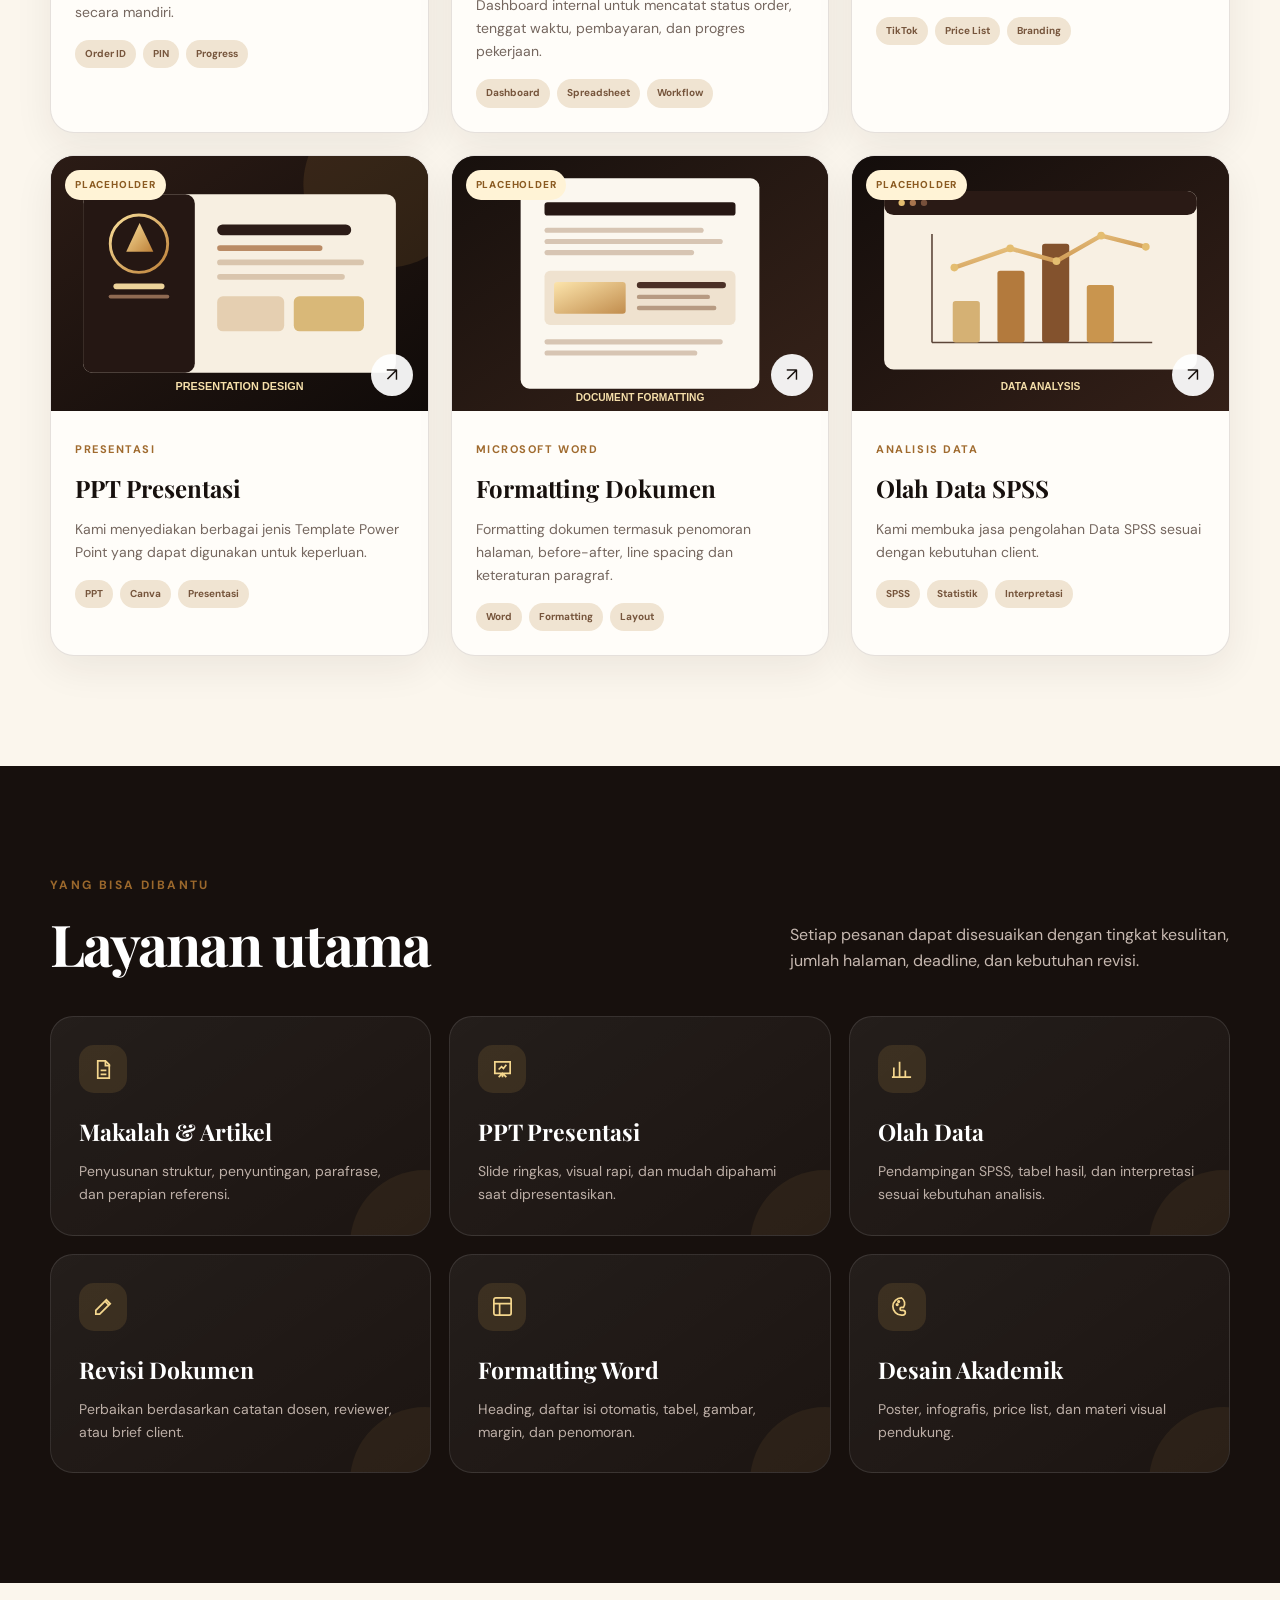
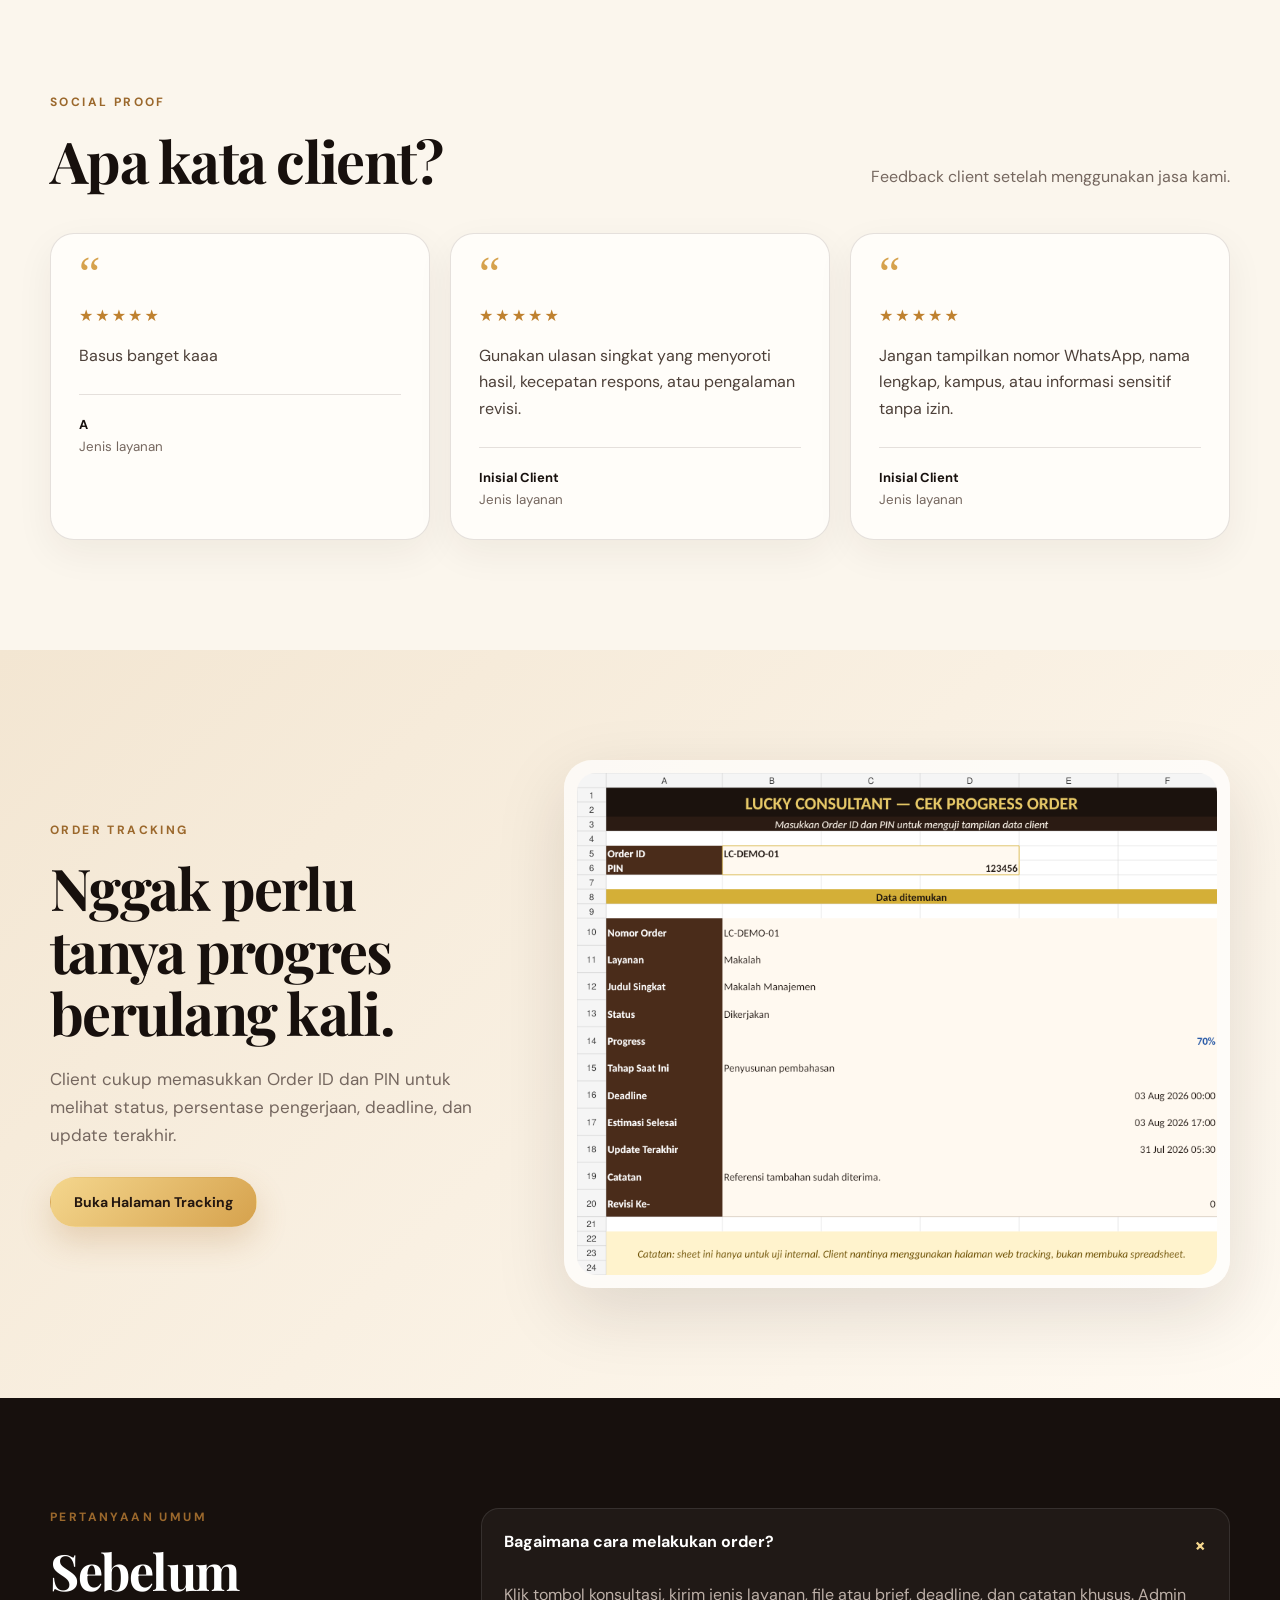
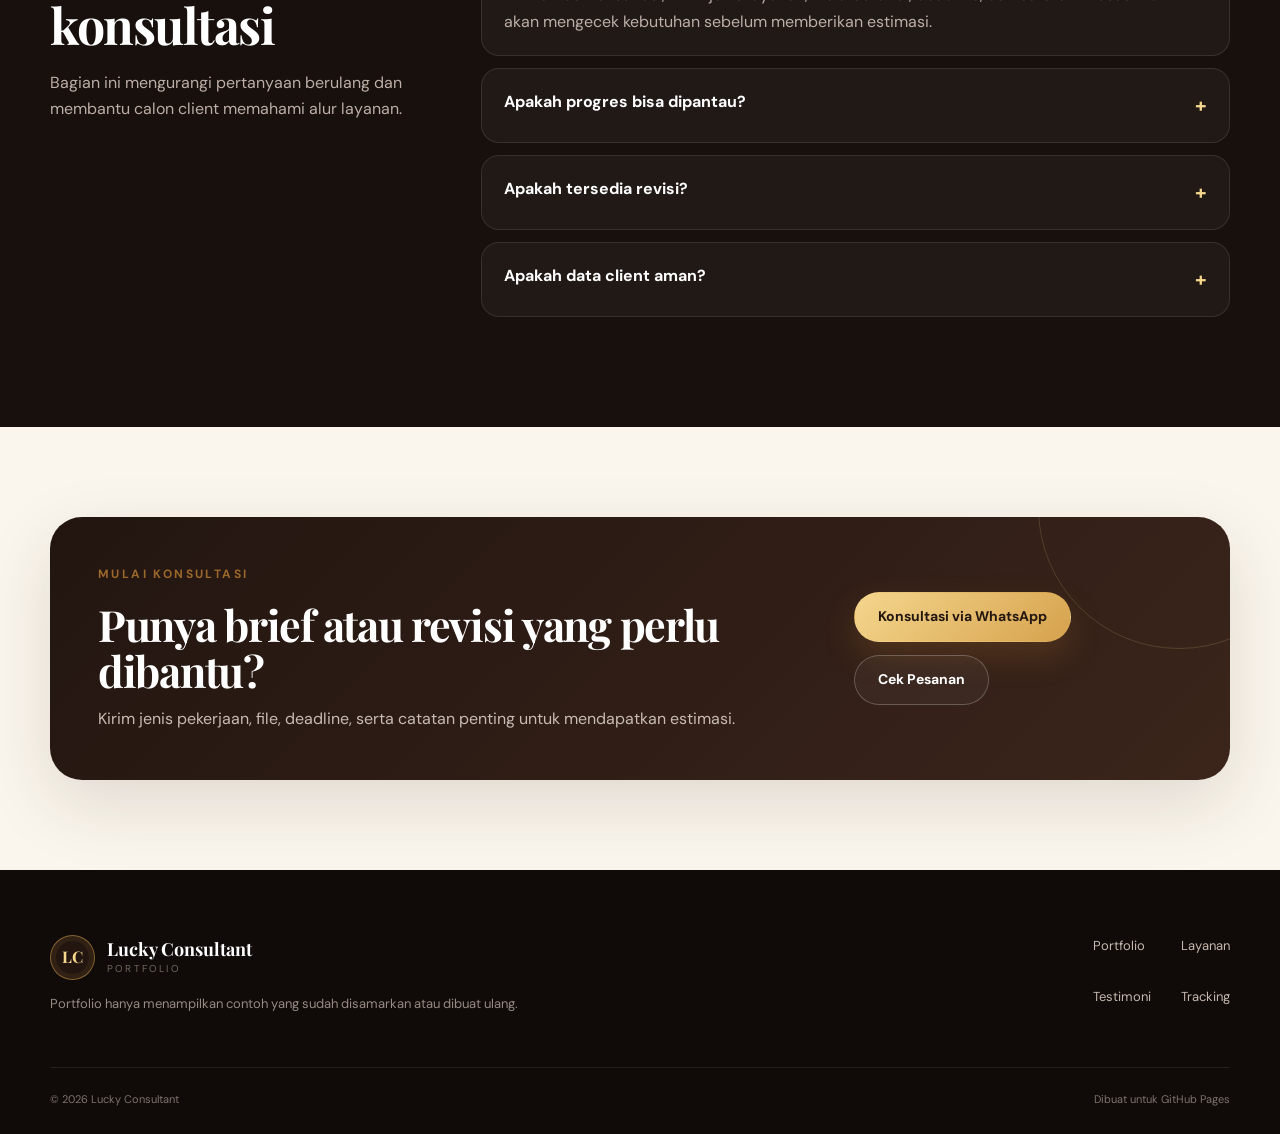
==== commit 4077fb7b: "Update index.html" ====
--- a/index.html
+++ b/index.html
@@ -81,7 +81,7 @@
       <div class="container">
         <div class="section-heading reveal">
           <div><p class="eyebrow">HASIL & SISTEM</p><h2>Portfolio terpilih</h2></div>
-          <p>Gunakan bagian ini untuk menunjukkan kualitas pengerjaan tanpa membuka identitas atau dokumen rahasia client.</p>
+          <p>Beberapa contoh layanan yang diberikan kepada client.</p>
         </div>
         <div class="filter-row reveal" id="portfolioFilters"></div>
         <div class="portfolio-grid" id="portfolioGrid"></div>
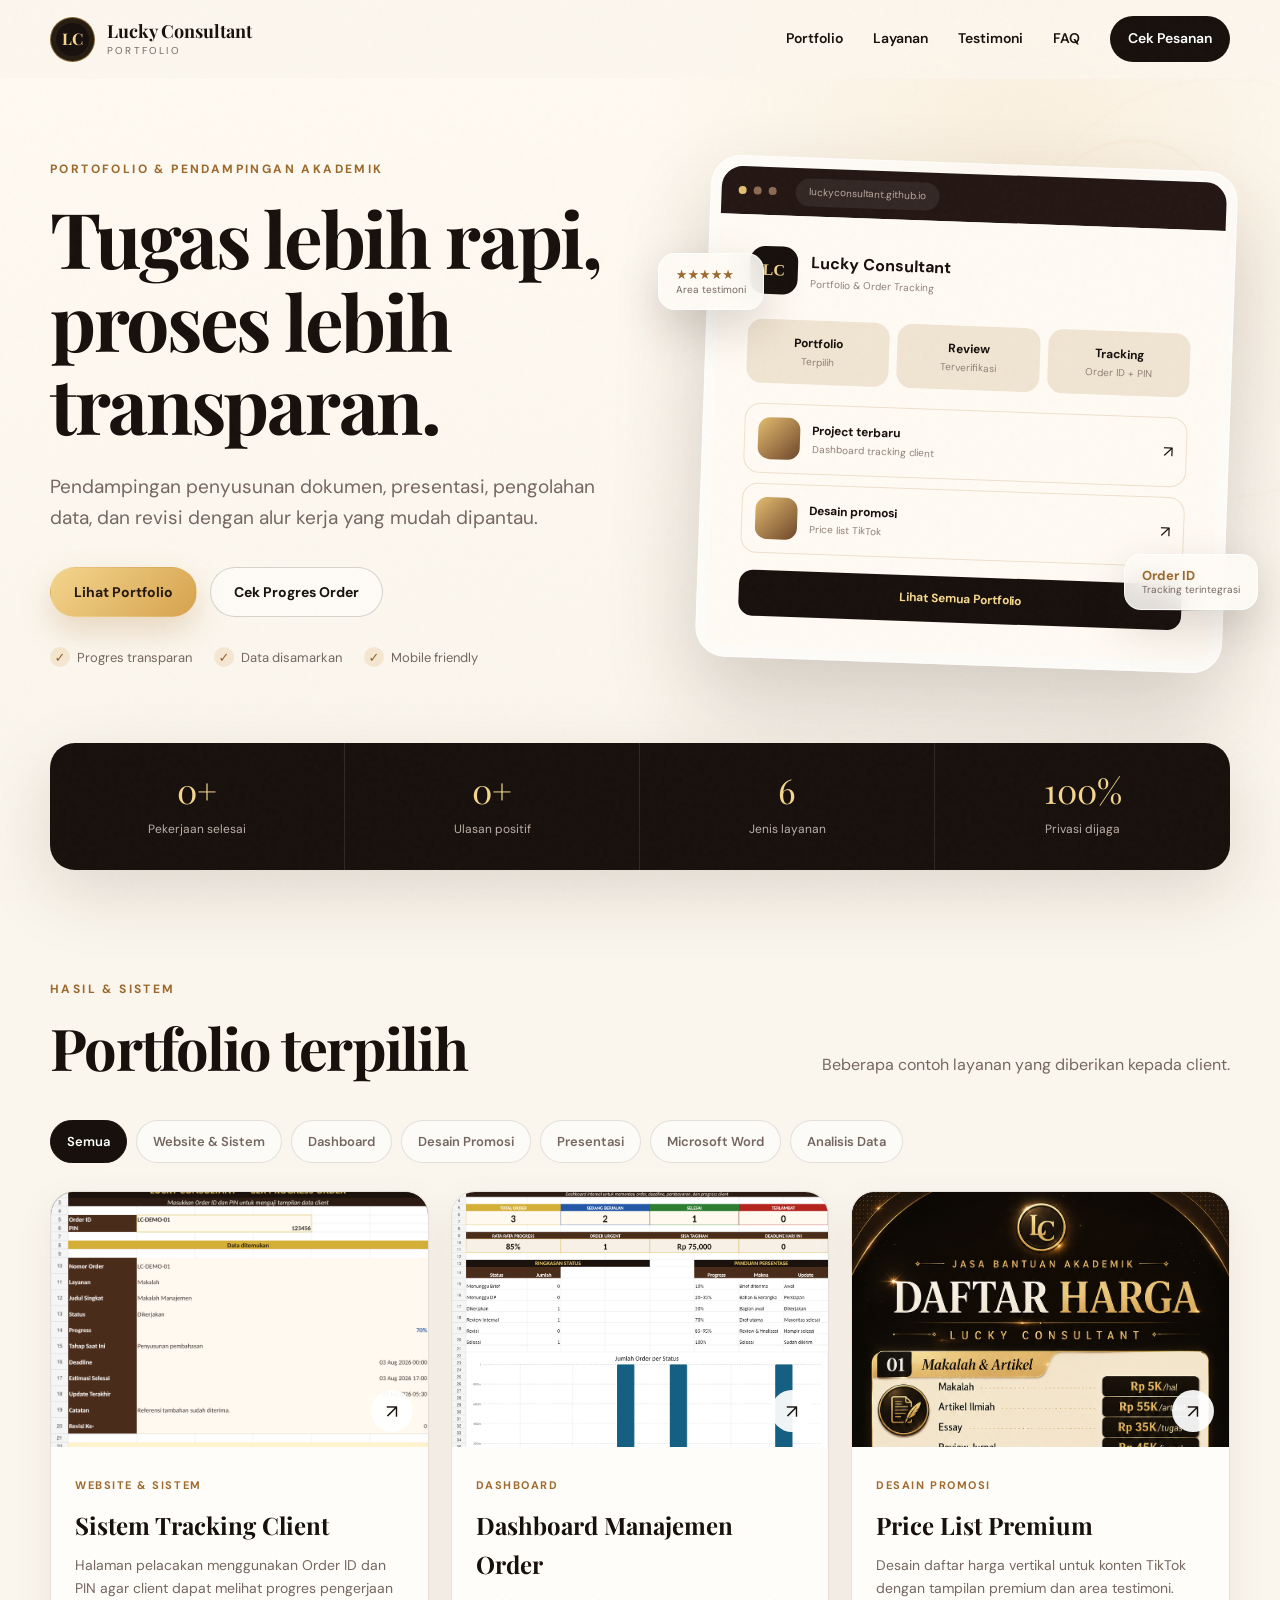
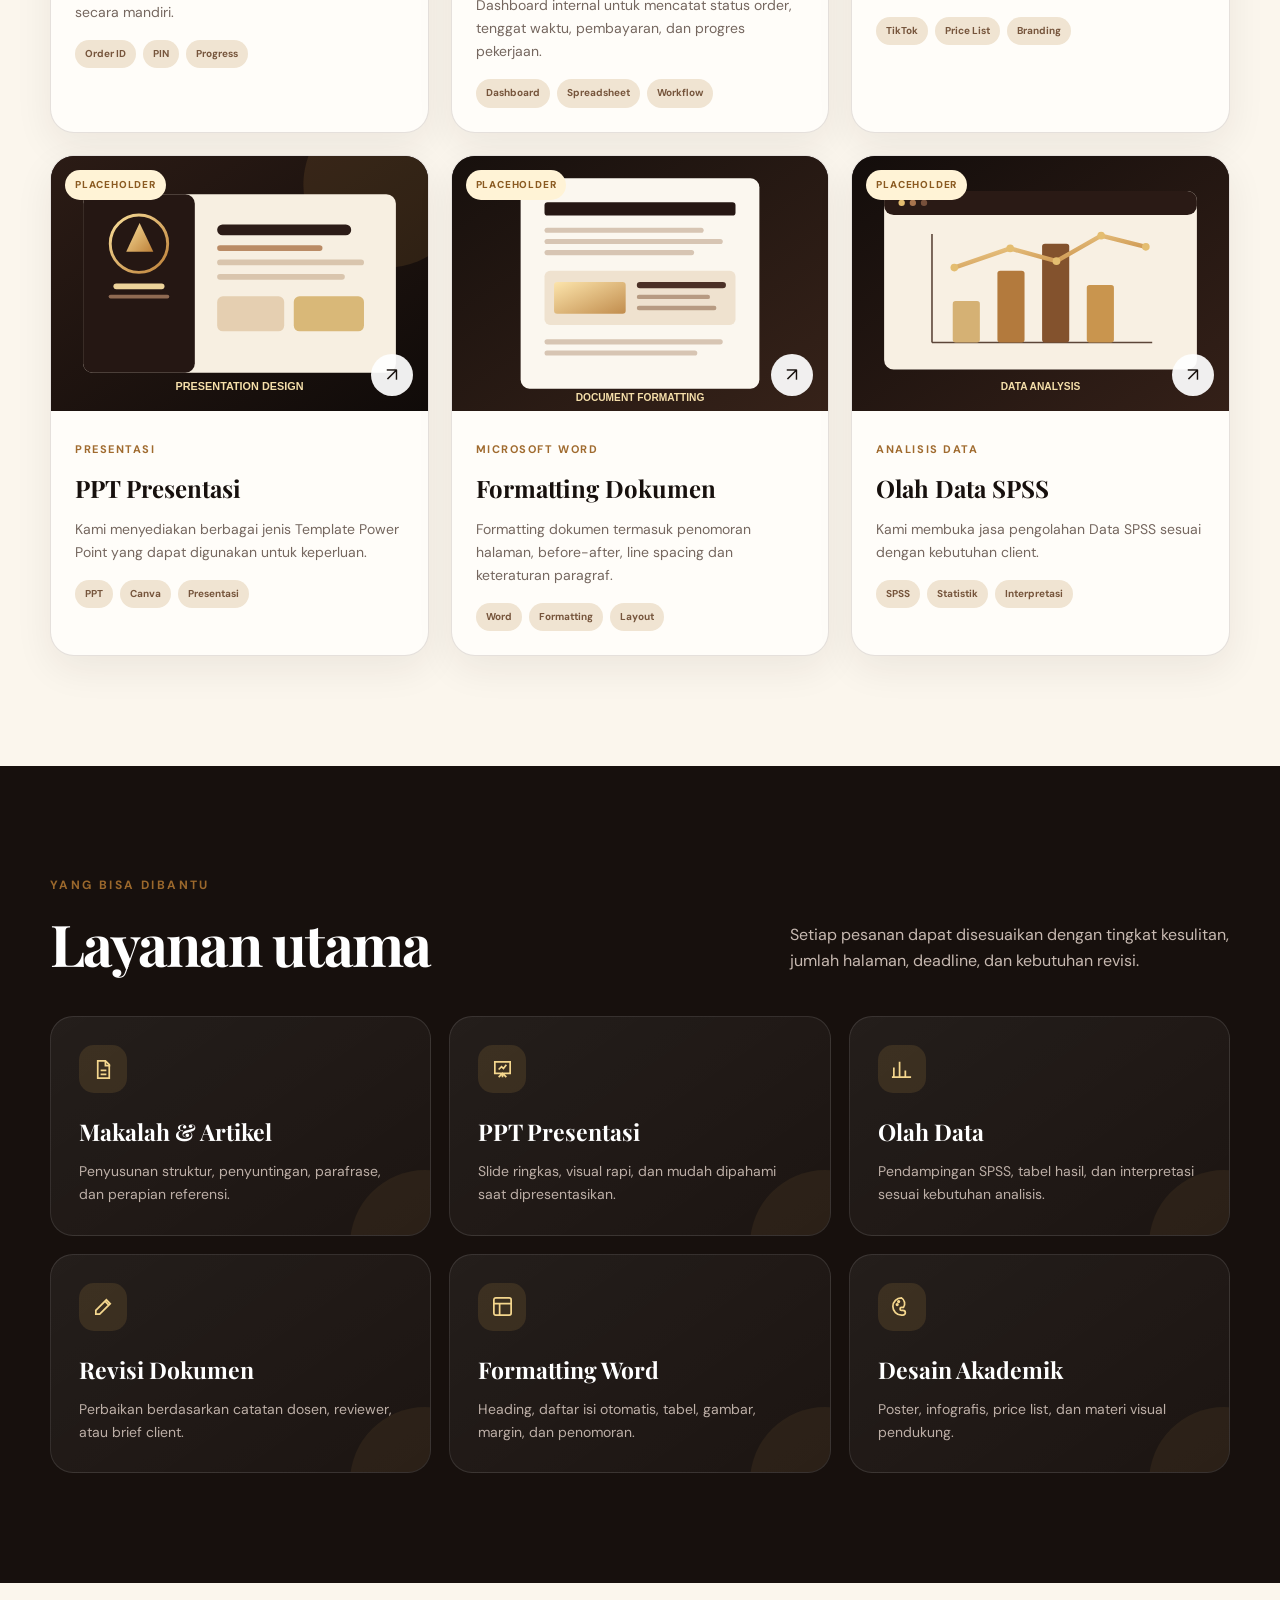
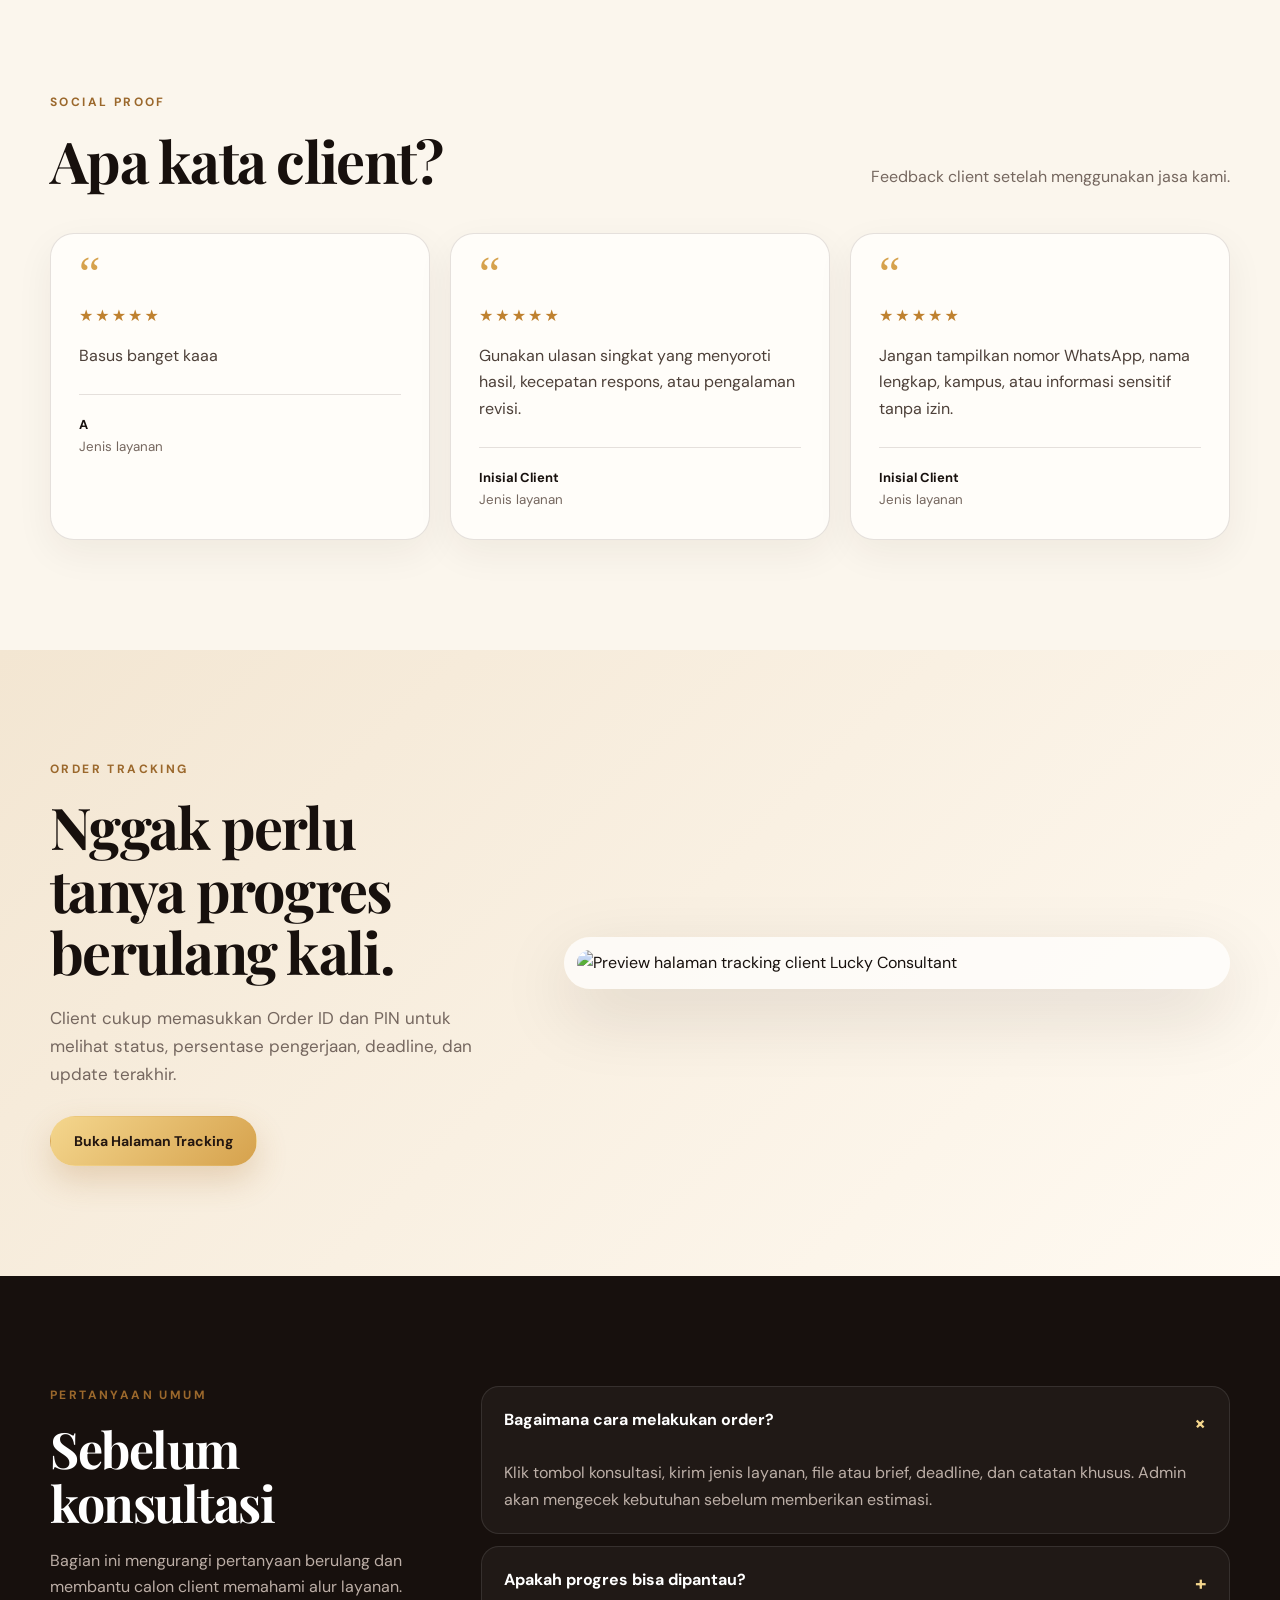
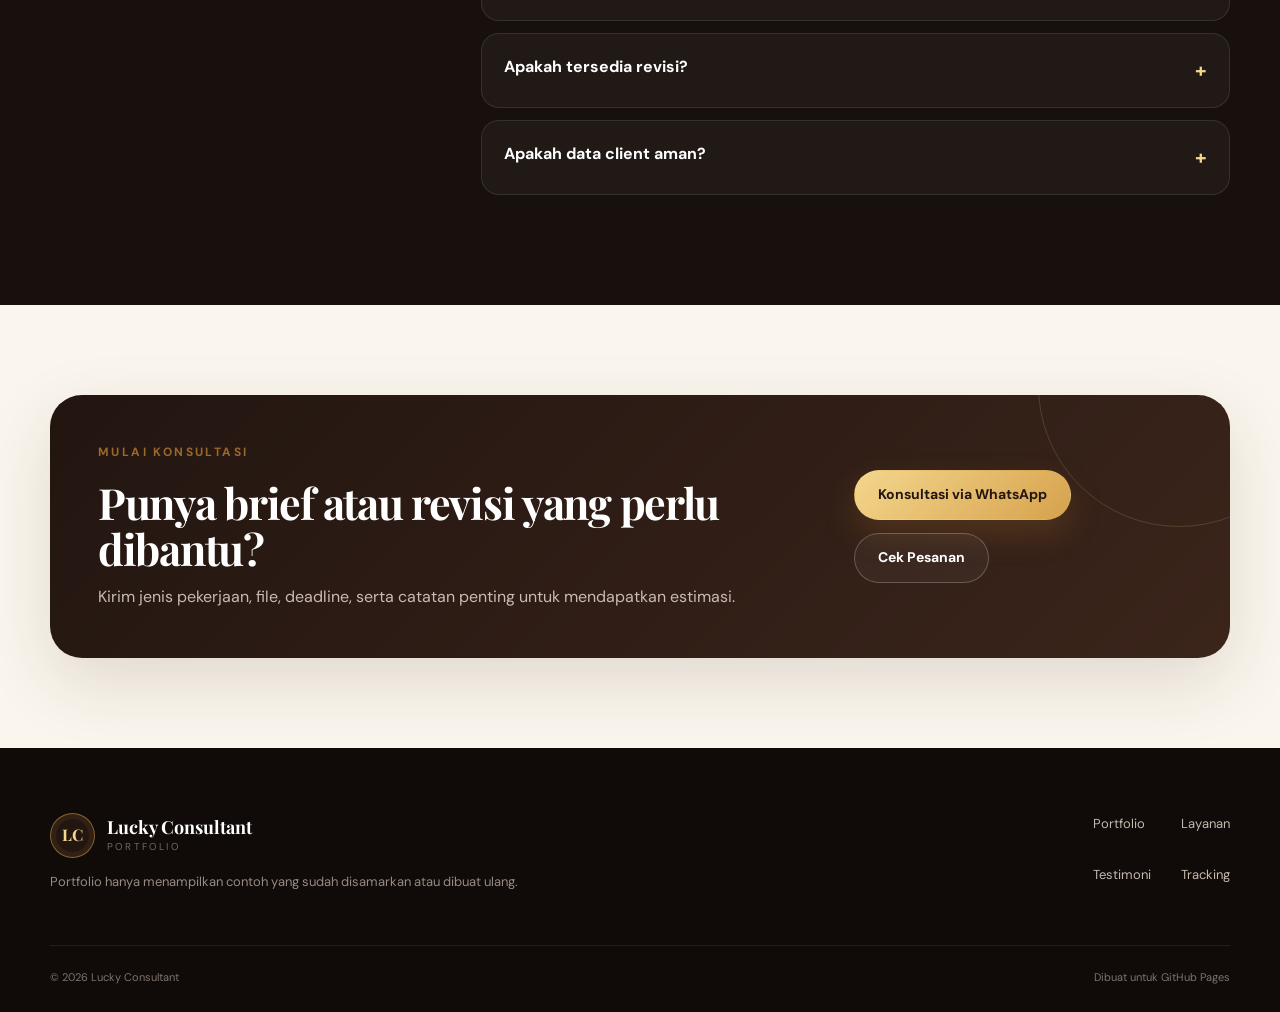
==== commit 74632812: "Update index.html" ====
--- a/index.html
+++ b/index.html
@@ -117,7 +117,7 @@
           <a class="button button-primary" data-track-link href="#">Buka Halaman Tracking</a>
         </div>
         <div class="tracking-image reveal reveal-delay">
-          <img src="client-tracker.png" alt="Preview halaman tracking client Lucky Consultant" loading="lazy">
+          <img src="https://drive.google.com/file/d/1iw_T3pWSxOq_x9CQb49ftaHQKDlMJxnK/view?usp=drive_link" alt="Preview halaman tracking client Lucky Consultant" loading="lazy">
         </div>
       </div>
     </section>
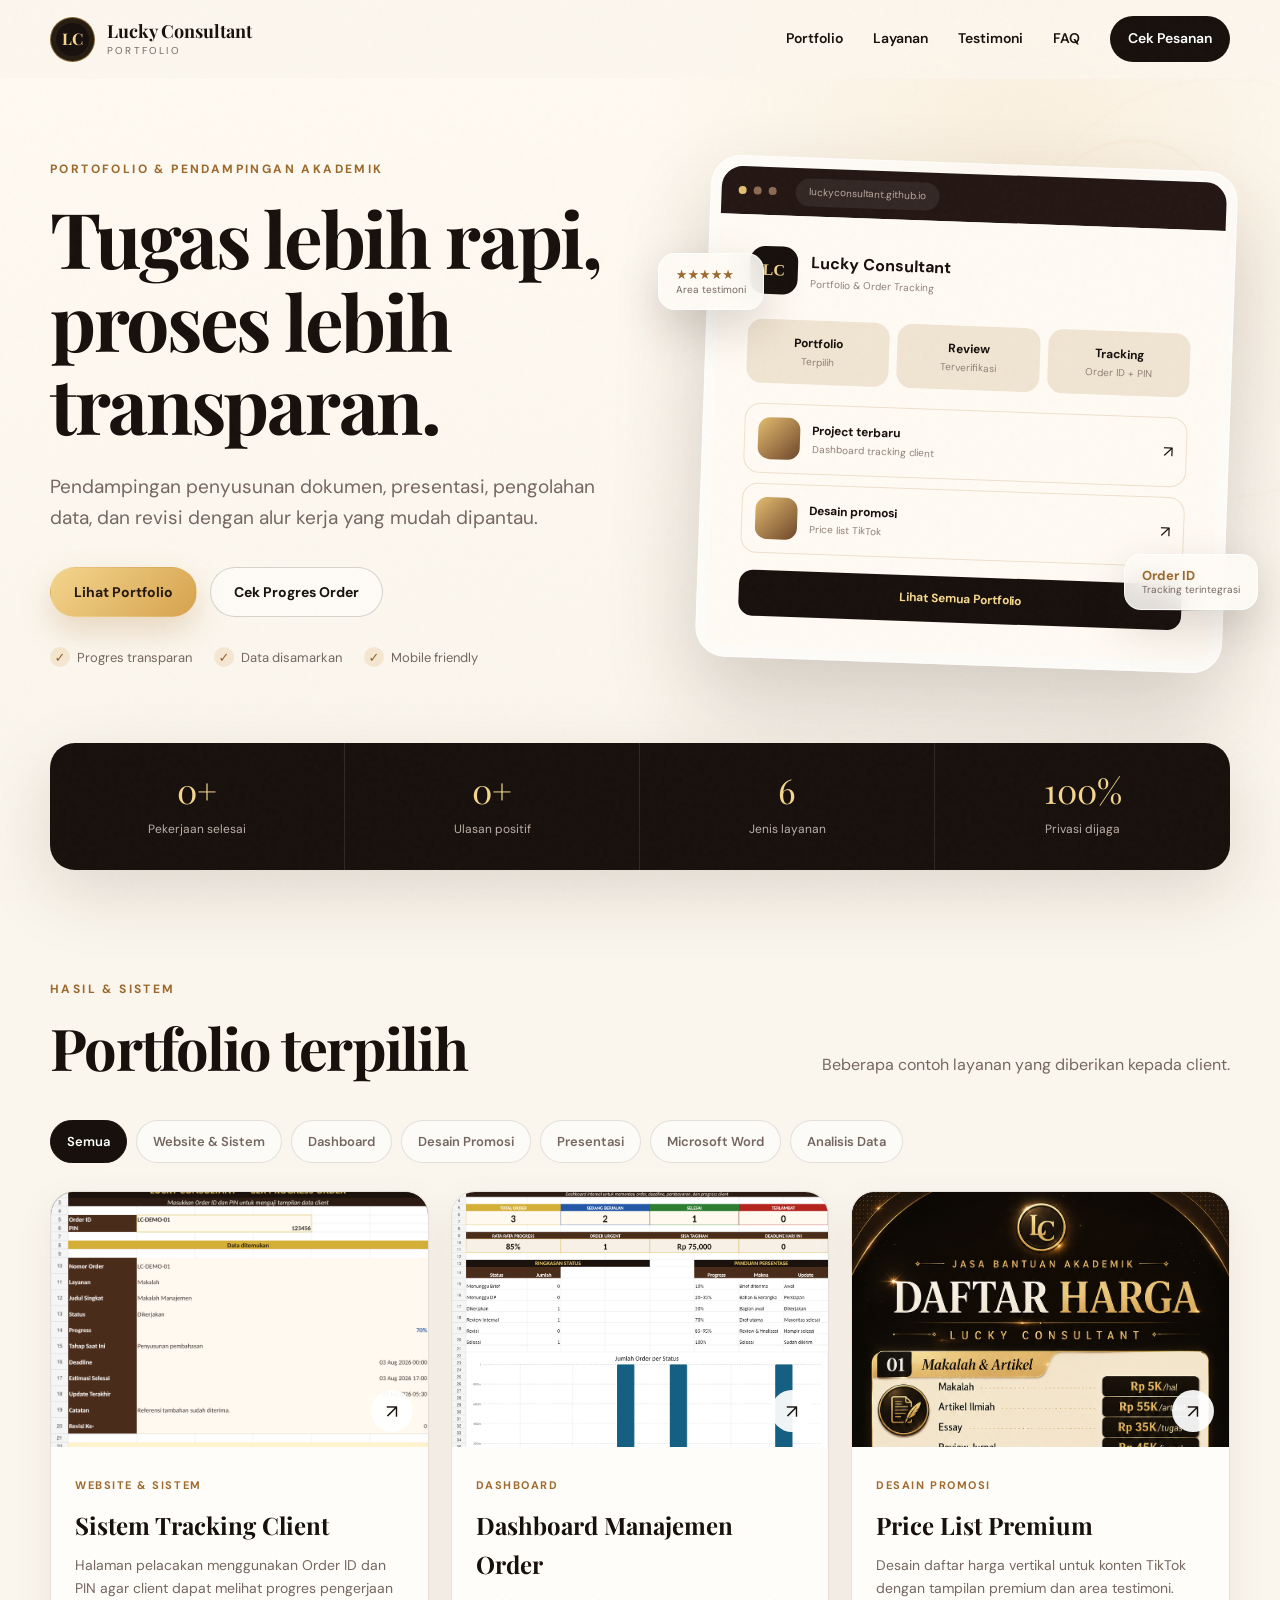
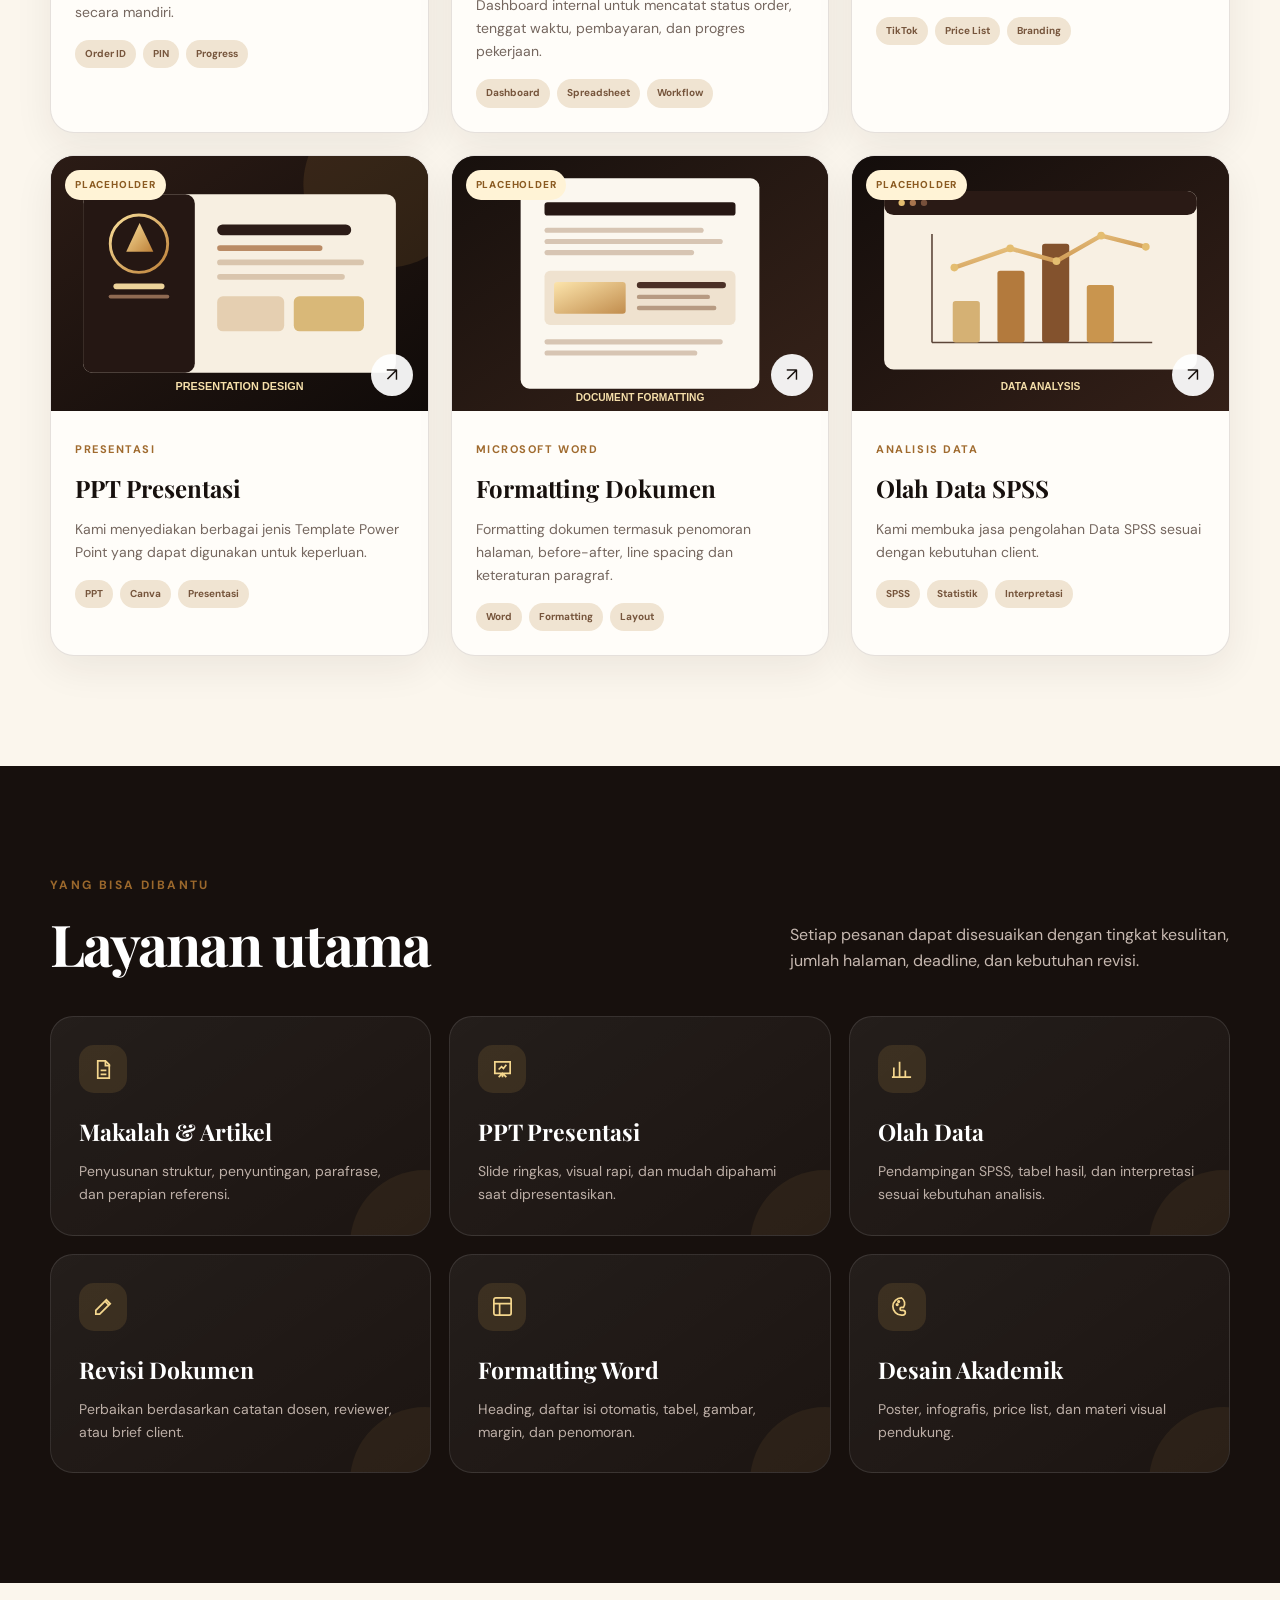
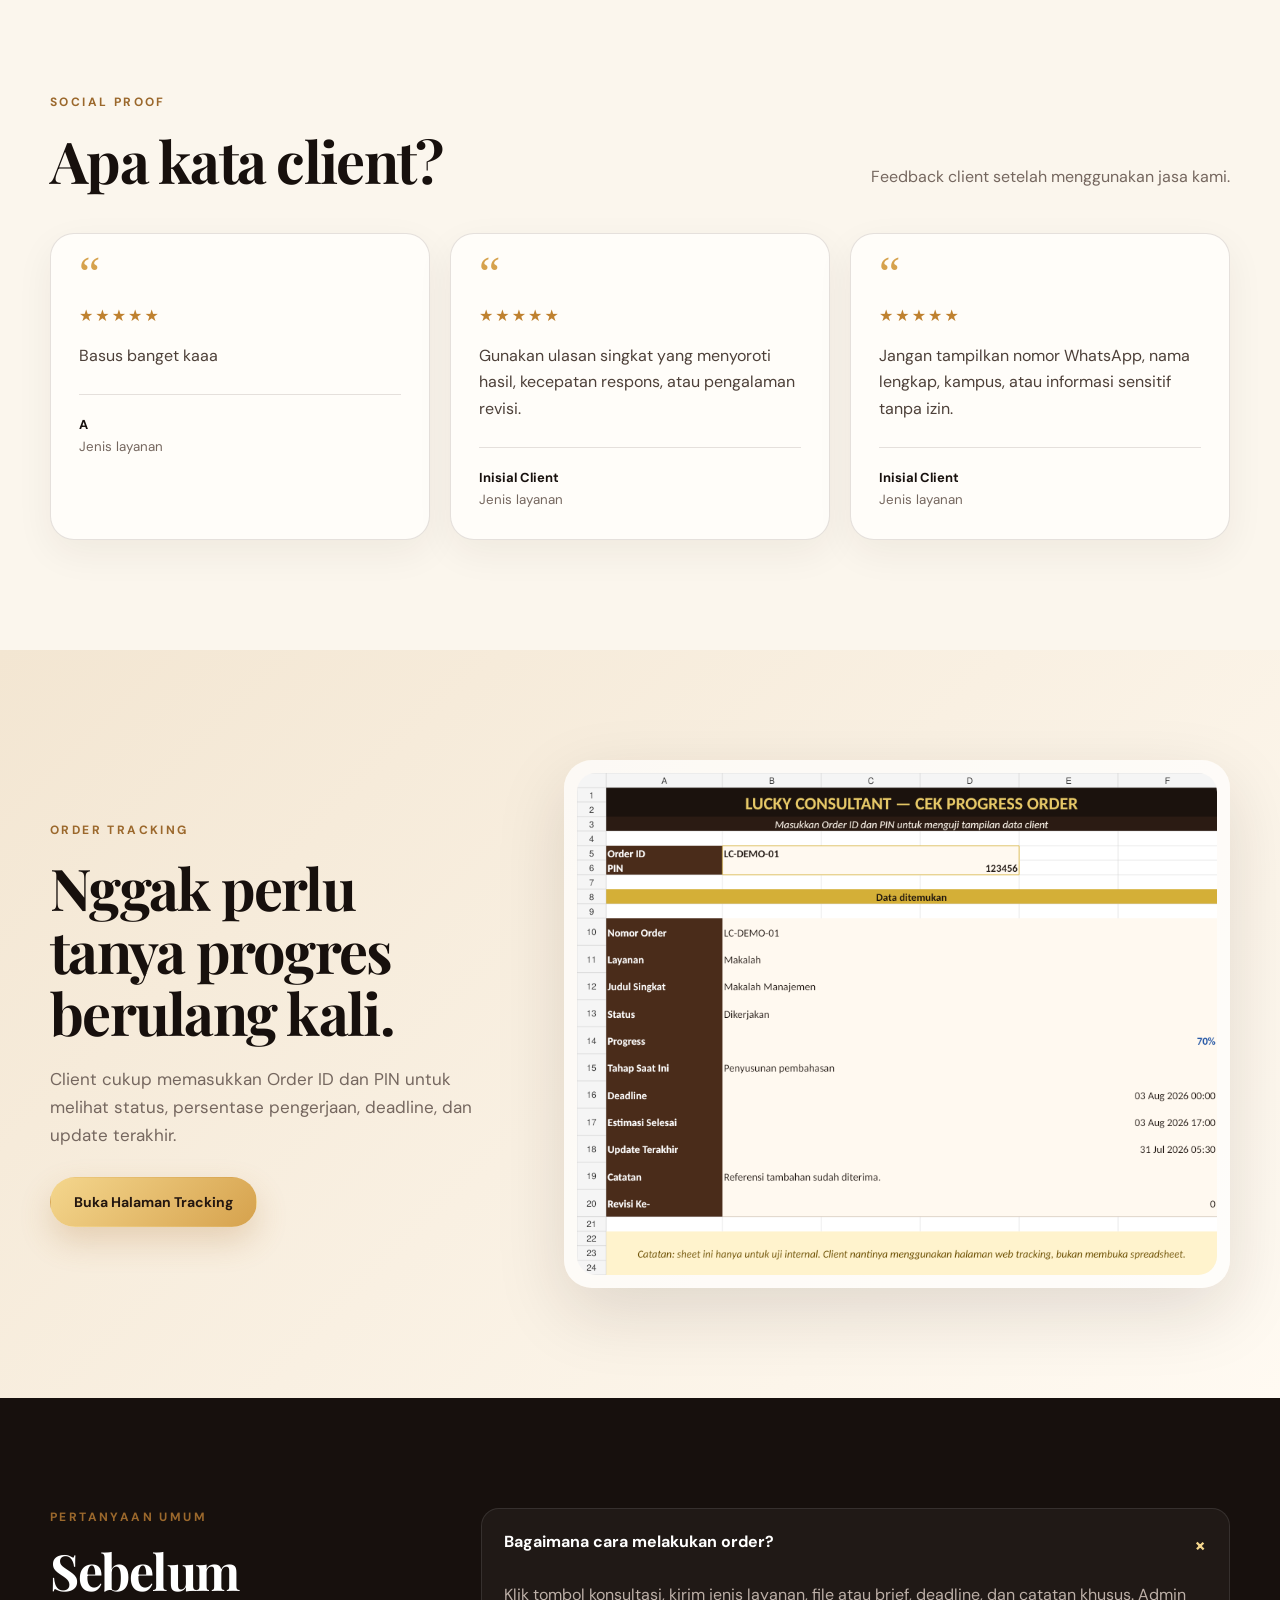
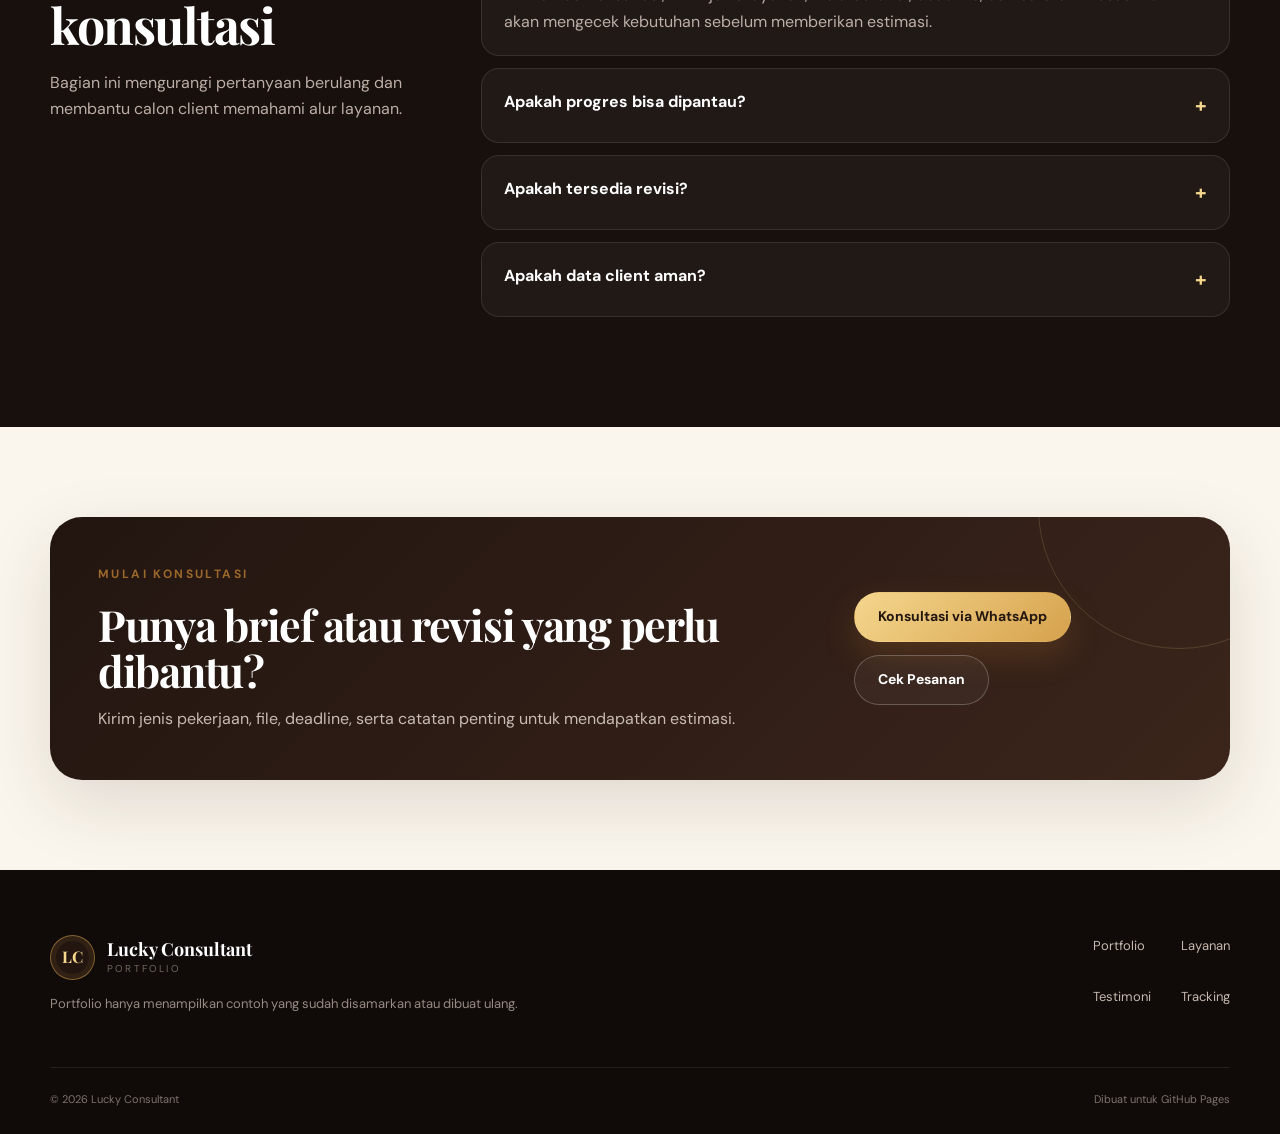
==== commit 2ca1e459: "Update index.html" ====
--- a/index.html
+++ b/index.html
@@ -117,7 +117,7 @@
           <a class="button button-primary" data-track-link href="#">Buka Halaman Tracking</a>
         </div>
         <div class="tracking-image reveal reveal-delay">
-          <img src="https://drive.google.com/file/d/1iw_T3pWSxOq_x9CQb49ftaHQKDlMJxnK/view?usp=drive_link" alt="Preview halaman tracking client Lucky Consultant" loading="lazy">
+          <img src="client-tracker.png" alt="Preview halaman tracking client Lucky Consultant" loading="lazy">
         </div>
       </div>
     </section>
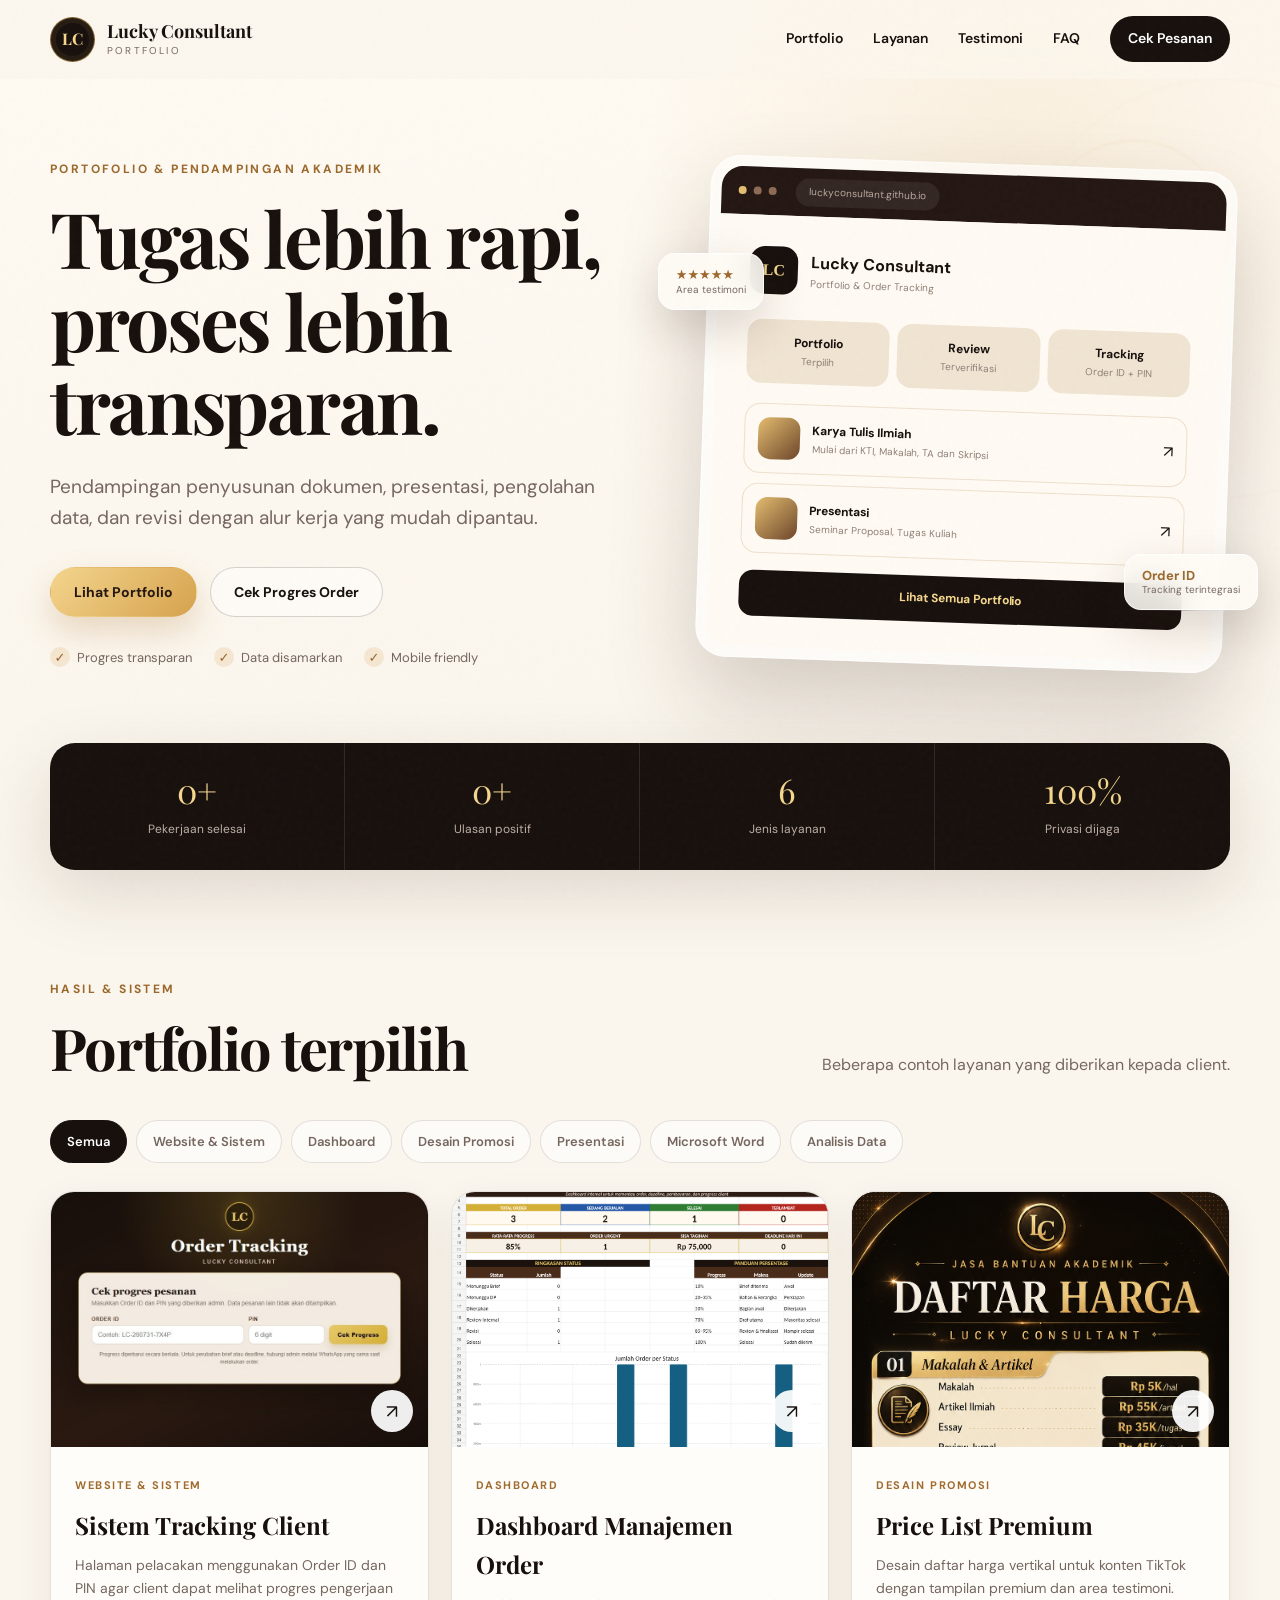
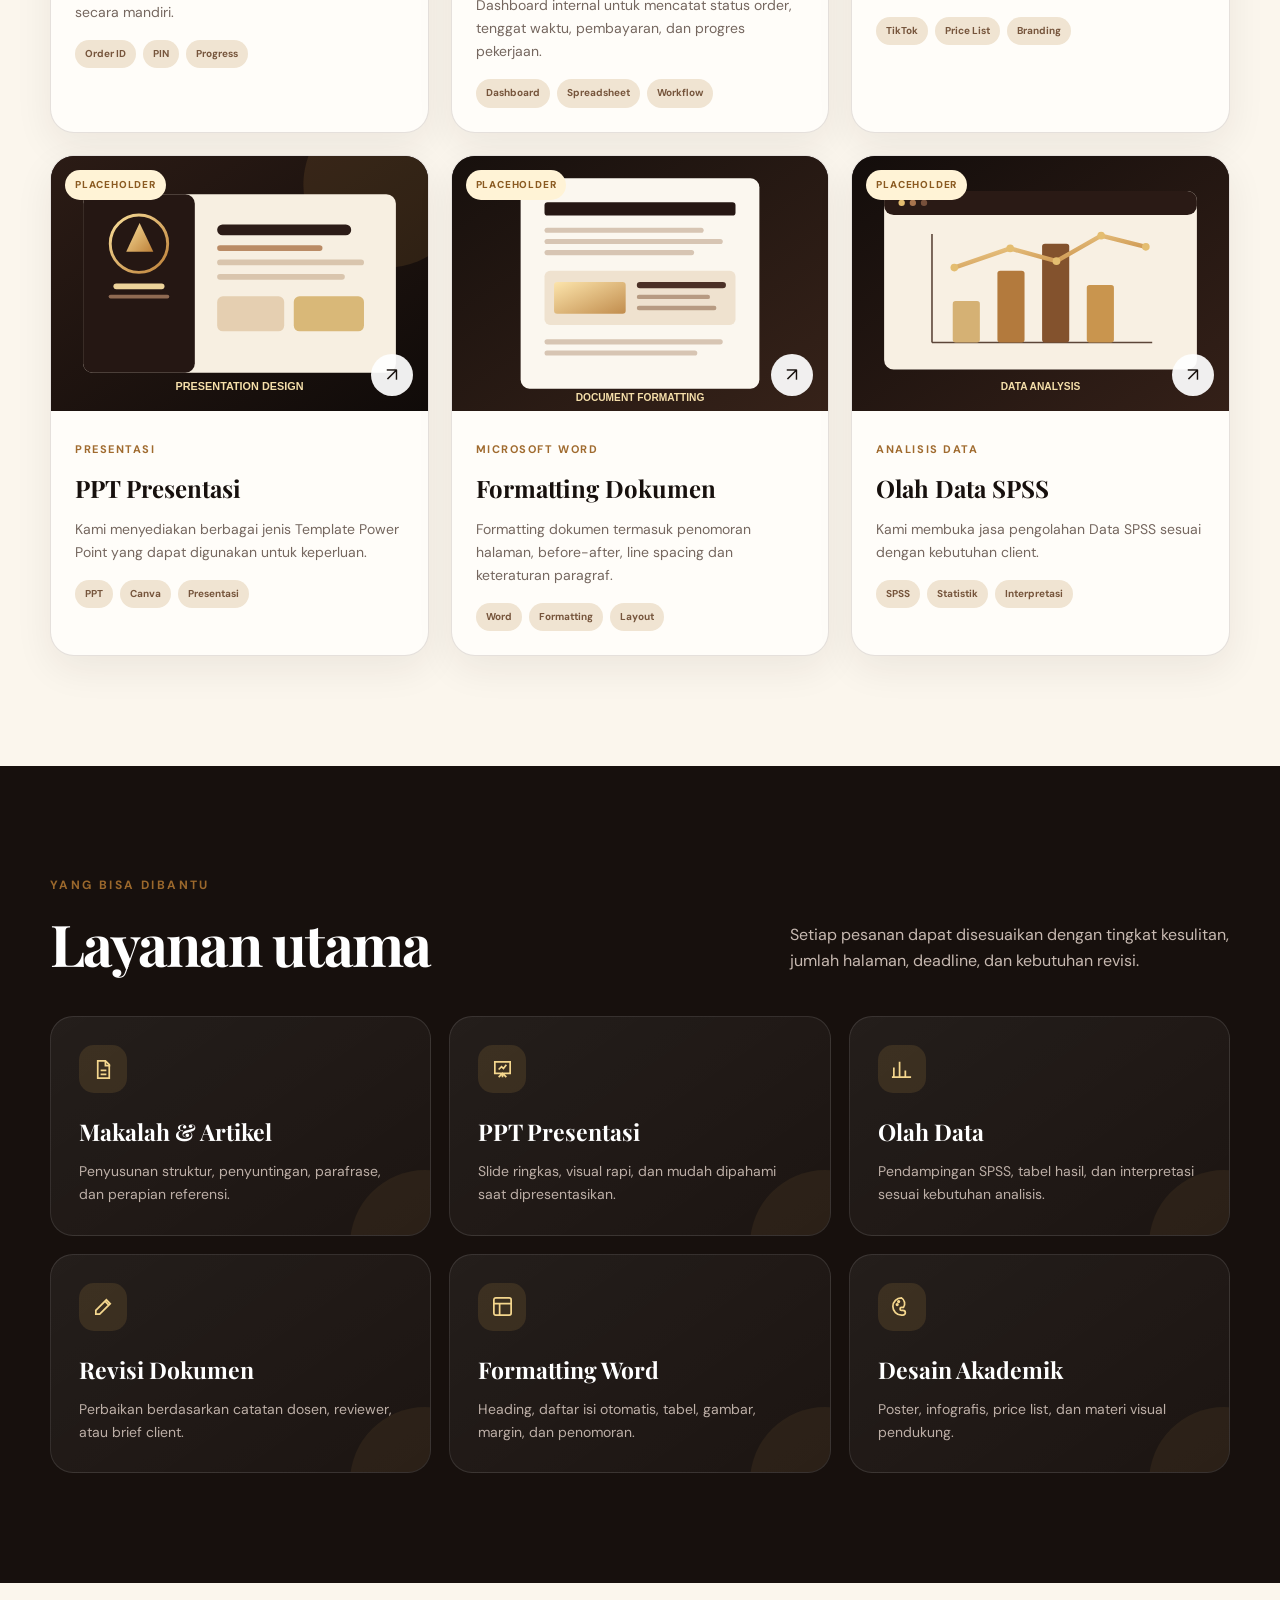
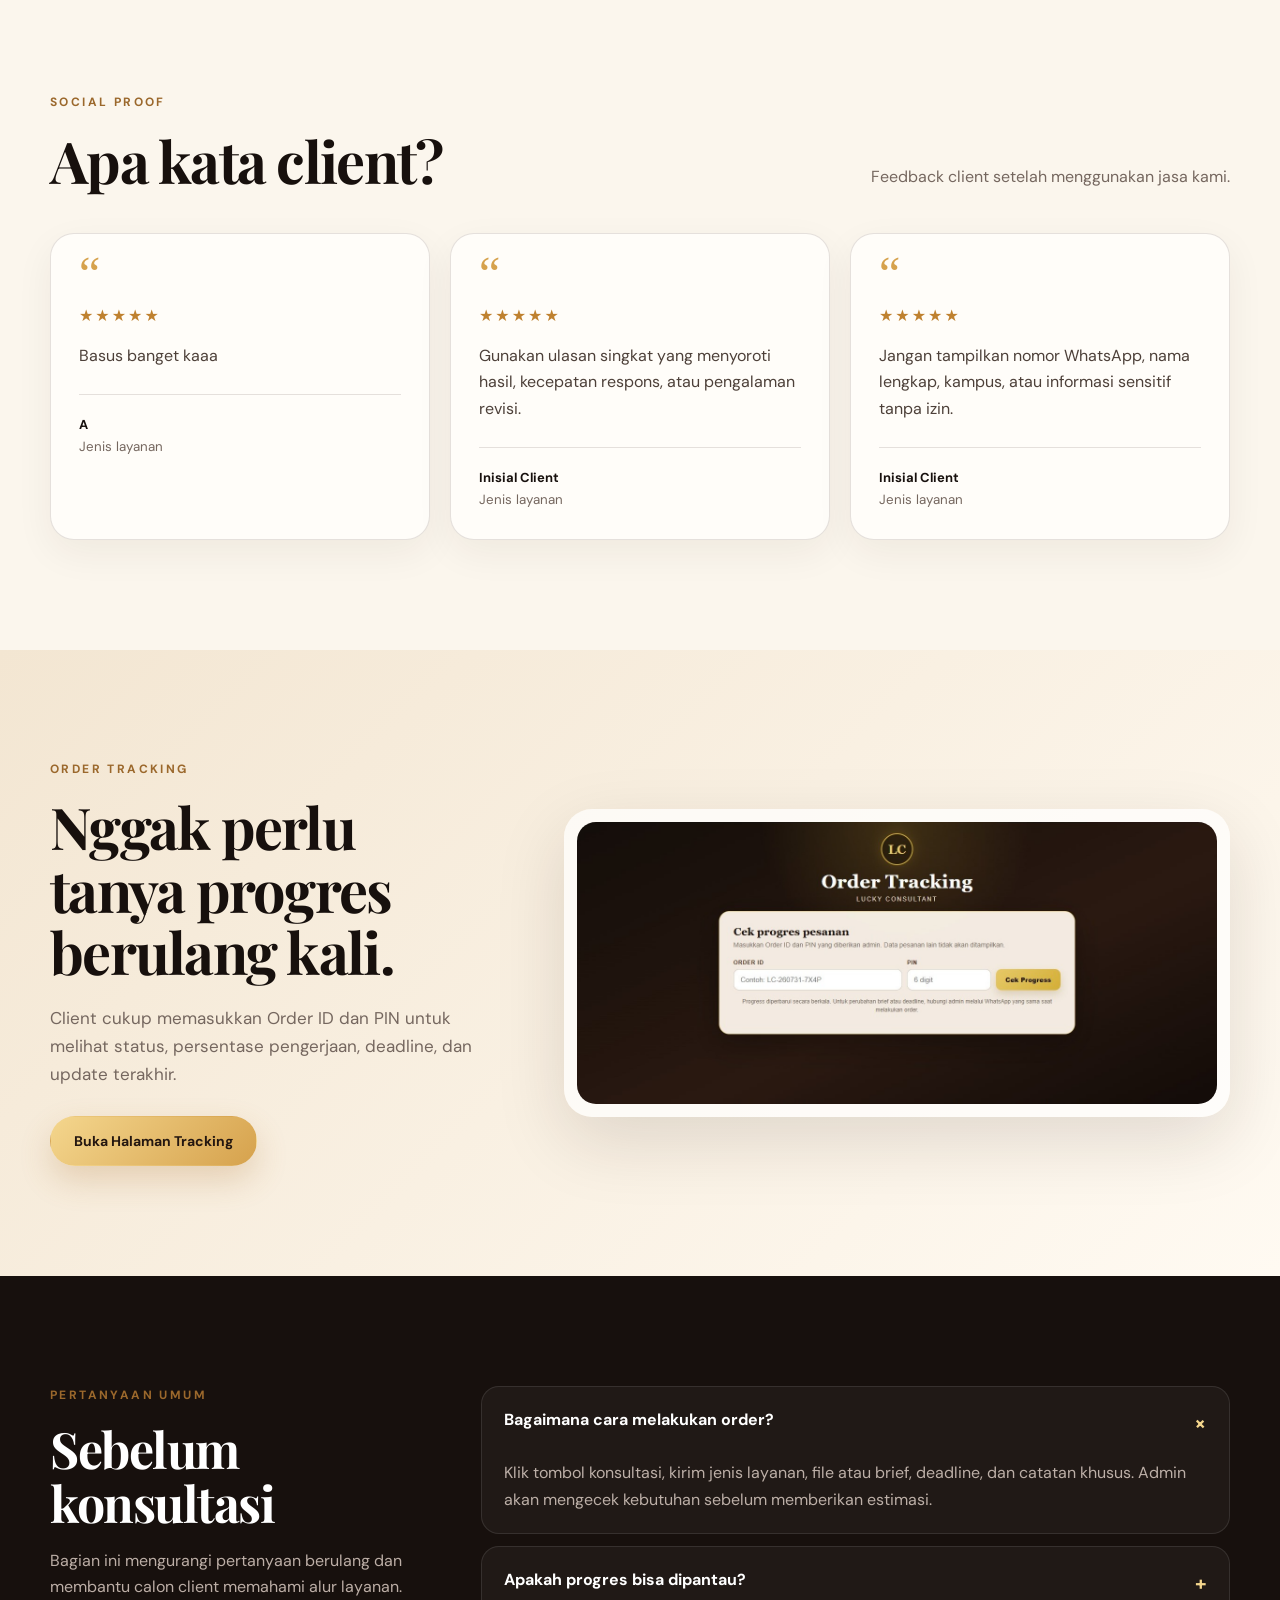
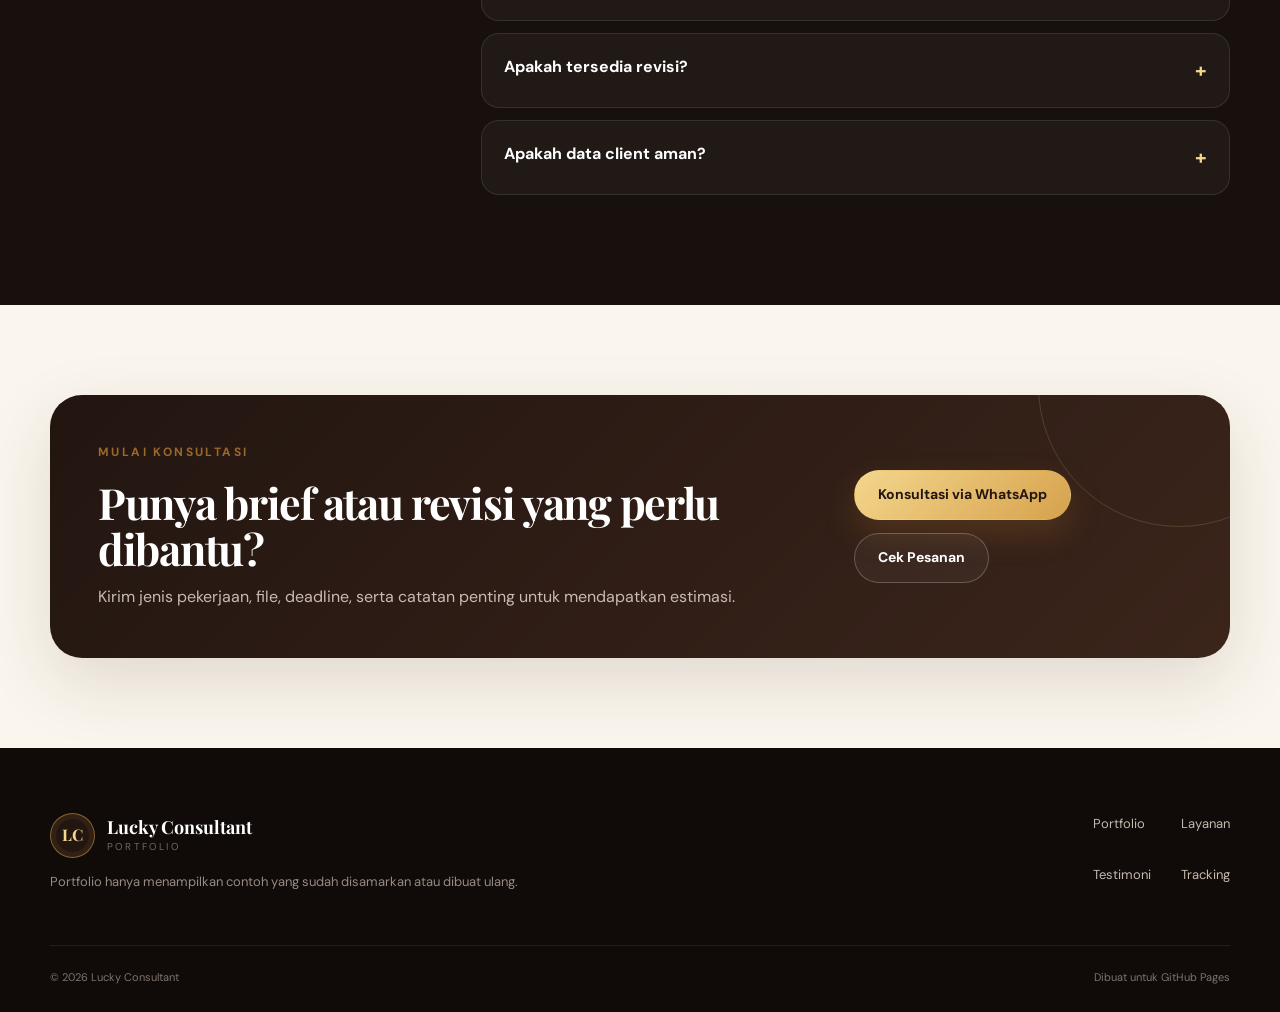
==== commit 9b9acc8a: "Update index.html" ====
--- a/index.html
+++ b/index.html
@@ -5,7 +5,7 @@
   <meta name="viewport" content="width=device-width, initial-scale=1">
   <meta name="description" content="Portfolio Lucky Consultant: pendampingan akademik, presentasi, olah data, revisi, dan sistem tracking order.">
   <meta name="theme-color" content="#17100d">
-  <meta property="og:title" content="Lucky Consultant — Portfolio">
+  <meta property="og:title" content="Lucky Consultant Portfolio">
   <meta property="og:description" content="Lihat portfolio, ulasan, layanan, dan cek progres pesanan Lucky Consultant.">
   <meta property="og:type" content="website">
   <link rel="icon" href="favicon.svg" type="image/svg+xml">
@@ -13,7 +13,7 @@
   <link rel="preconnect" href="https://fonts.gstatic.com" crossorigin>
   <link href="https://fonts.googleapis.com/css2?family=DM+Sans:wght@400;500;600;700&family=Playfair+Display:wght@600;700&display=swap" rel="stylesheet">
   <link rel="stylesheet" href="style.css?v=20260802-3">
-  <title>Lucky Consultant — Portfolio</title>
+  <title>Lucky Consultant Portfolio</title>
 </head>
 <body>
   <div class="page-noise" aria-hidden="true"></div>
@@ -62,8 +62,8 @@
             <div class="browser-body">
               <div class="mini-profile"><span class="mini-logo">LC</span><div><b>Lucky Consultant</b><small>Portfolio & Order Tracking</small></div></div>
               <div class="mini-stats"><div><b>Portfolio</b><small>Terpilih</small></div><div><b>Review</b><small>Terverifikasi</small></div><div><b>Tracking</b><small>Order ID + PIN</small></div></div>
-              <div class="mini-project"><span></span><div><b>Project terbaru</b><small>Dashboard tracking client</small></div><i>↗</i></div>
-              <div class="mini-project"><span></span><div><b>Desain promosi</b><small>Price list TikTok</small></div><i>↗</i></div>
+              <div class="mini-project"><span></span><div><b>Karya Tulis Ilmiah</b><small>Mulai dari KTI, Makalah, TA dan Skripsi</small></div><i>↗</i></div>
+              <div class="mini-project"><span></span><div><b>Presentasi</b><small>Seminar Proposal, Tugas Kuliah</small></div><i>↗</i></div>
               <div class="mini-cta">Lihat Semua Portfolio</div>
             </div>
           </div>
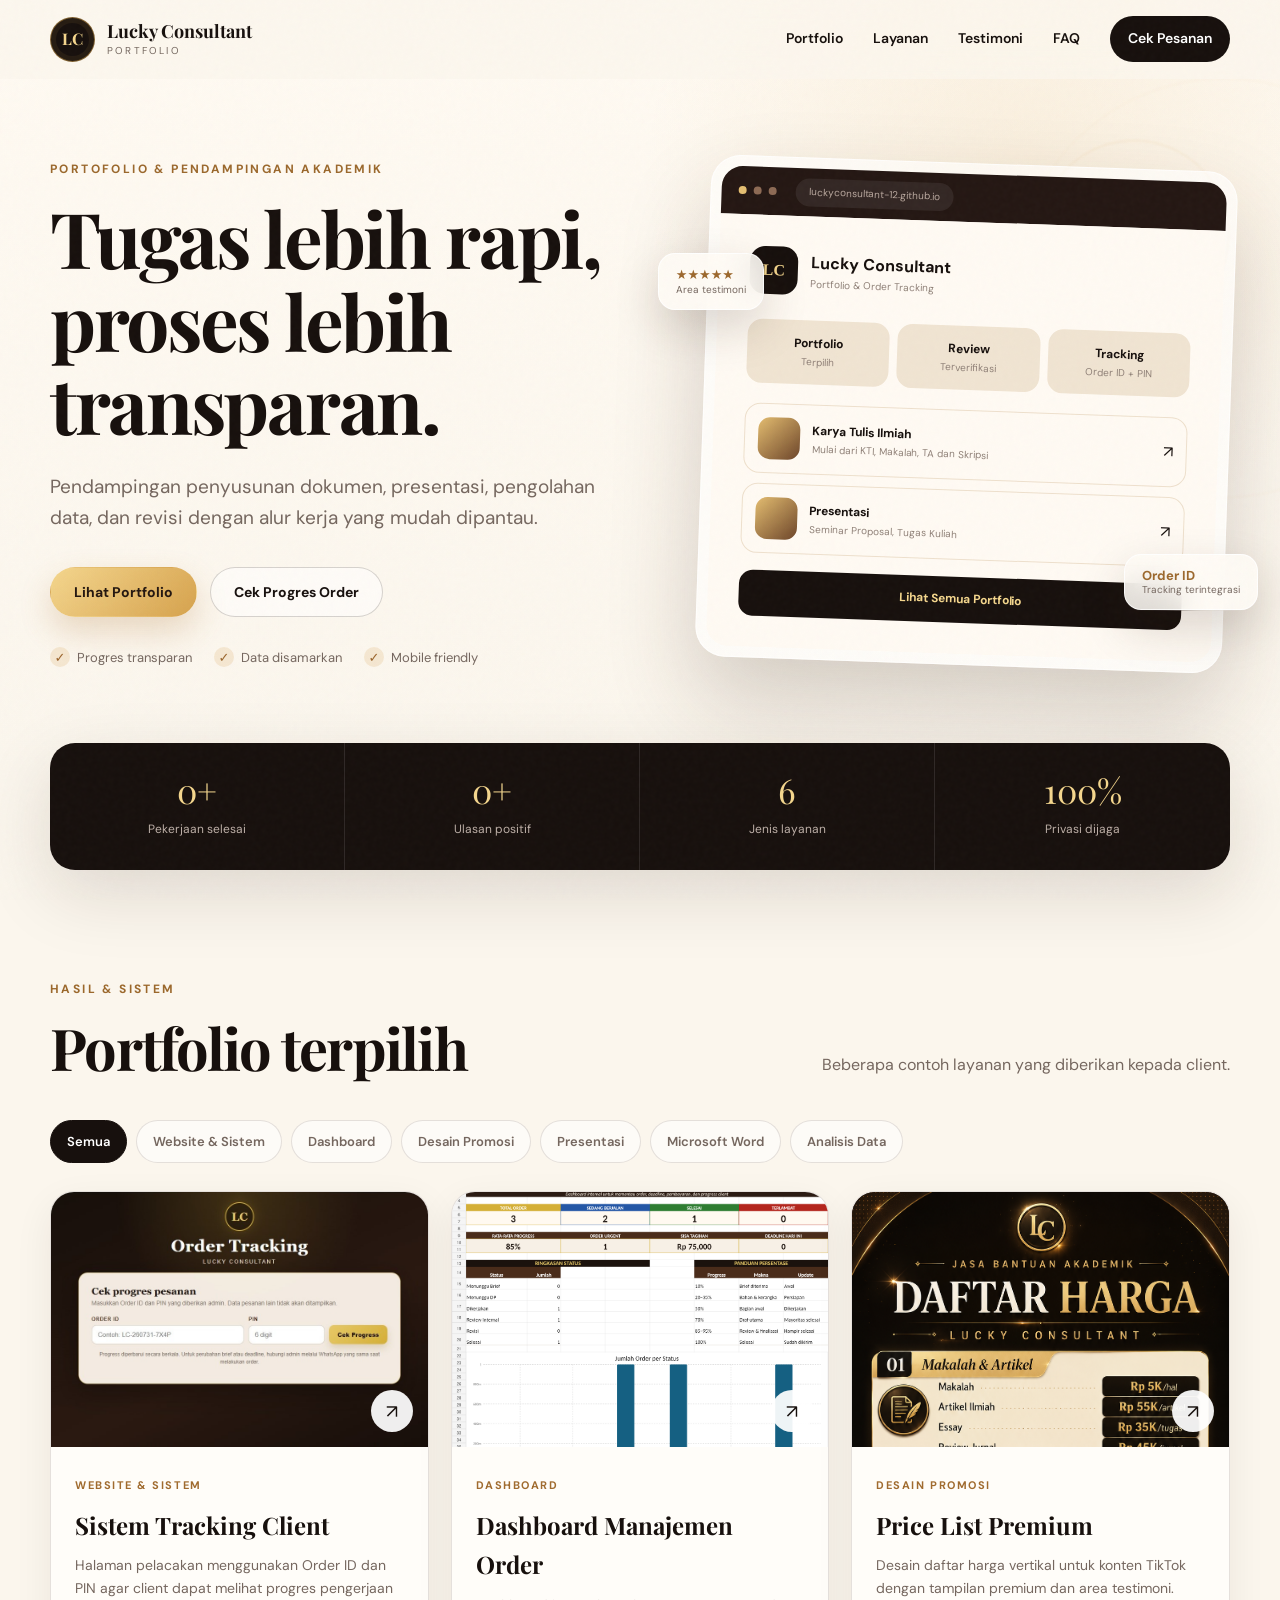
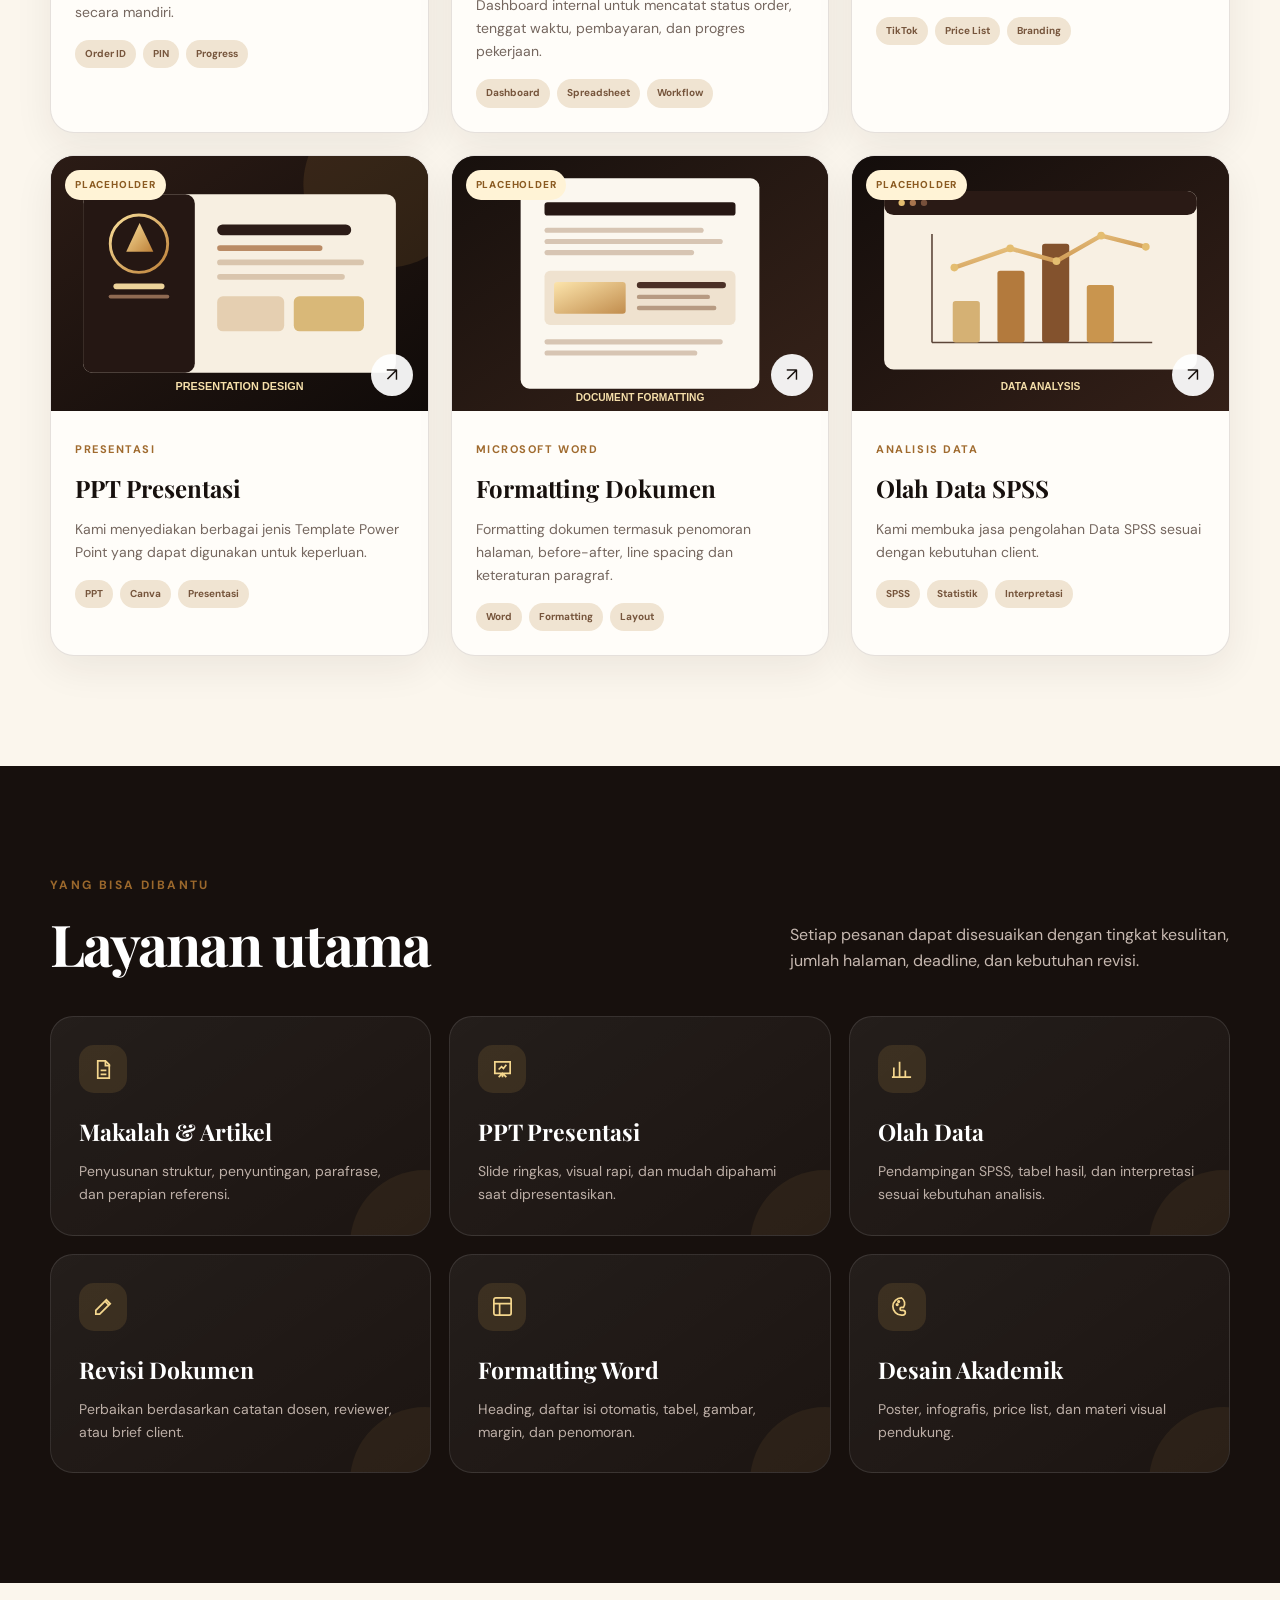
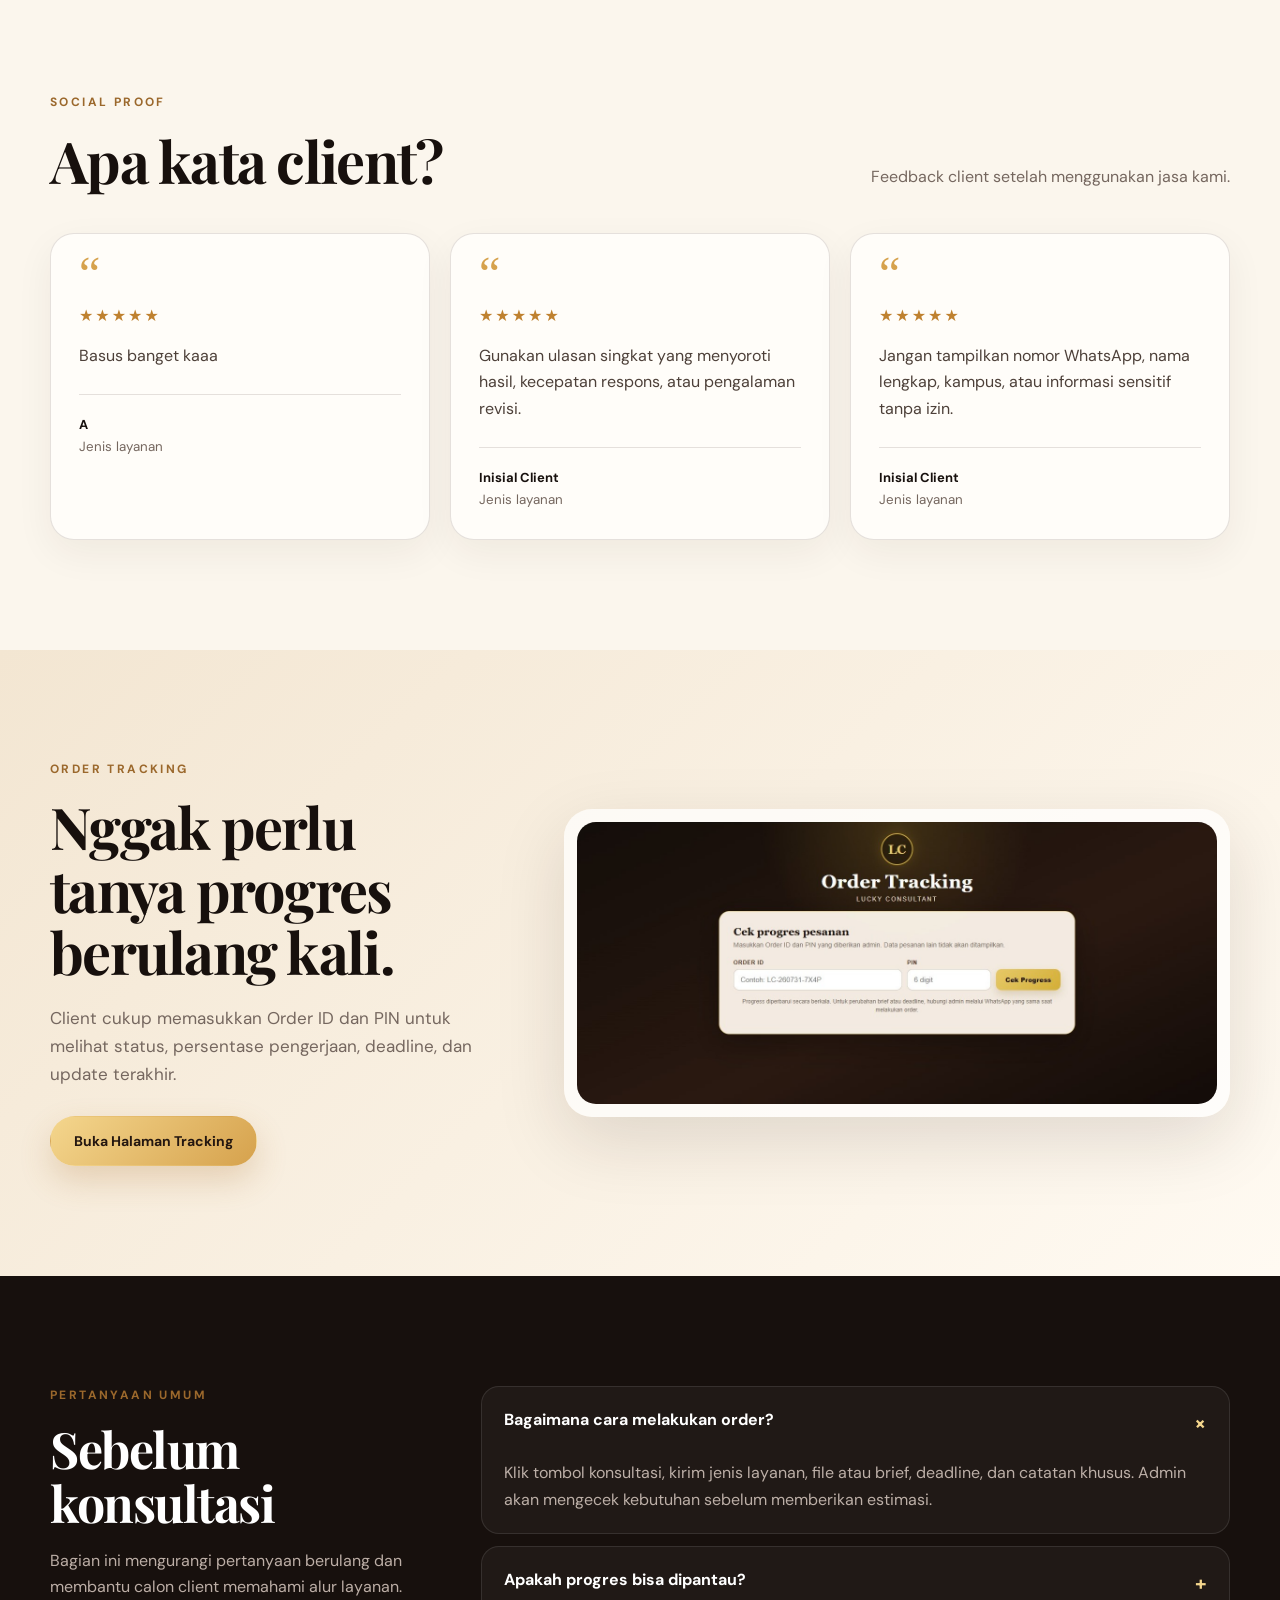
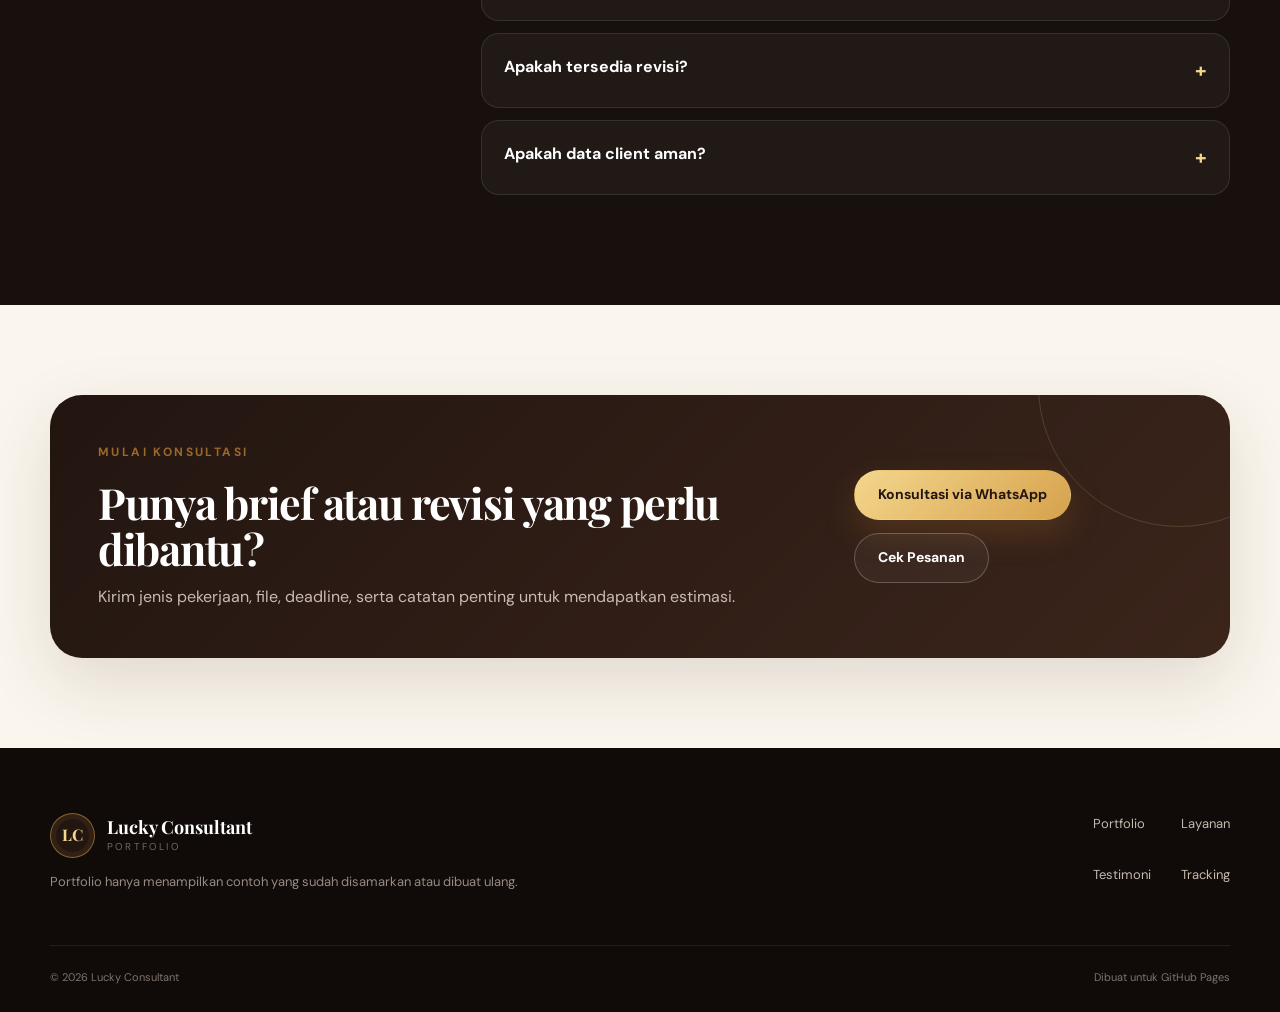
==== commit bd8abbdf: "Update index.html" ====
--- a/index.html
+++ b/index.html
@@ -58,7 +58,7 @@
 
         <div class="hero-visual reveal reveal-delay">
           <div class="browser-card">
-            <div class="browser-top"><i></i><i></i><i></i><span>luckyconsultant.github.io</span></div>
+            <div class="browser-top"><i></i><i></i><i></i><span>luckyconsultant-12.github.io</span></div>
             <div class="browser-body">
               <div class="mini-profile"><span class="mini-logo">LC</span><div><b>Lucky Consultant</b><small>Portfolio & Order Tracking</small></div></div>
               <div class="mini-stats"><div><b>Portfolio</b><small>Terpilih</small></div><div><b>Review</b><small>Terverifikasi</small></div><div><b>Tracking</b><small>Order ID + PIN</small></div></div>
